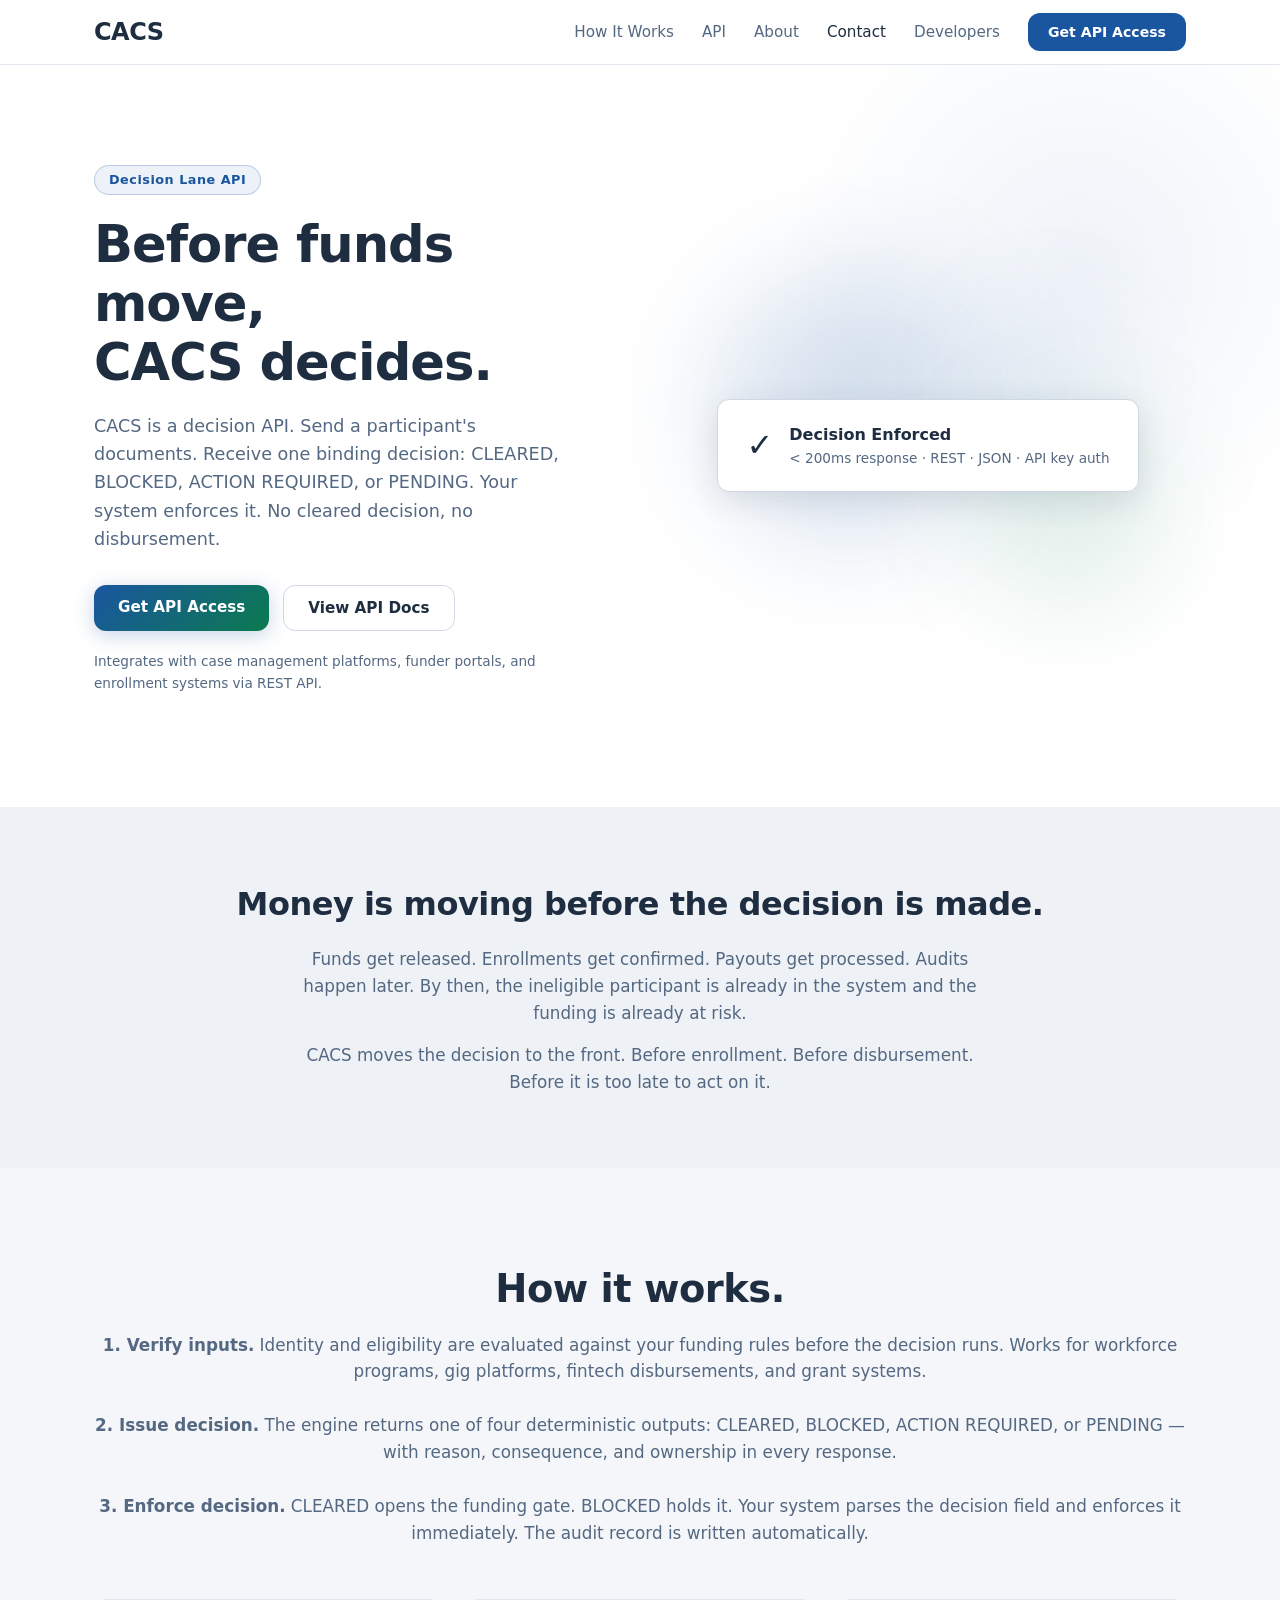
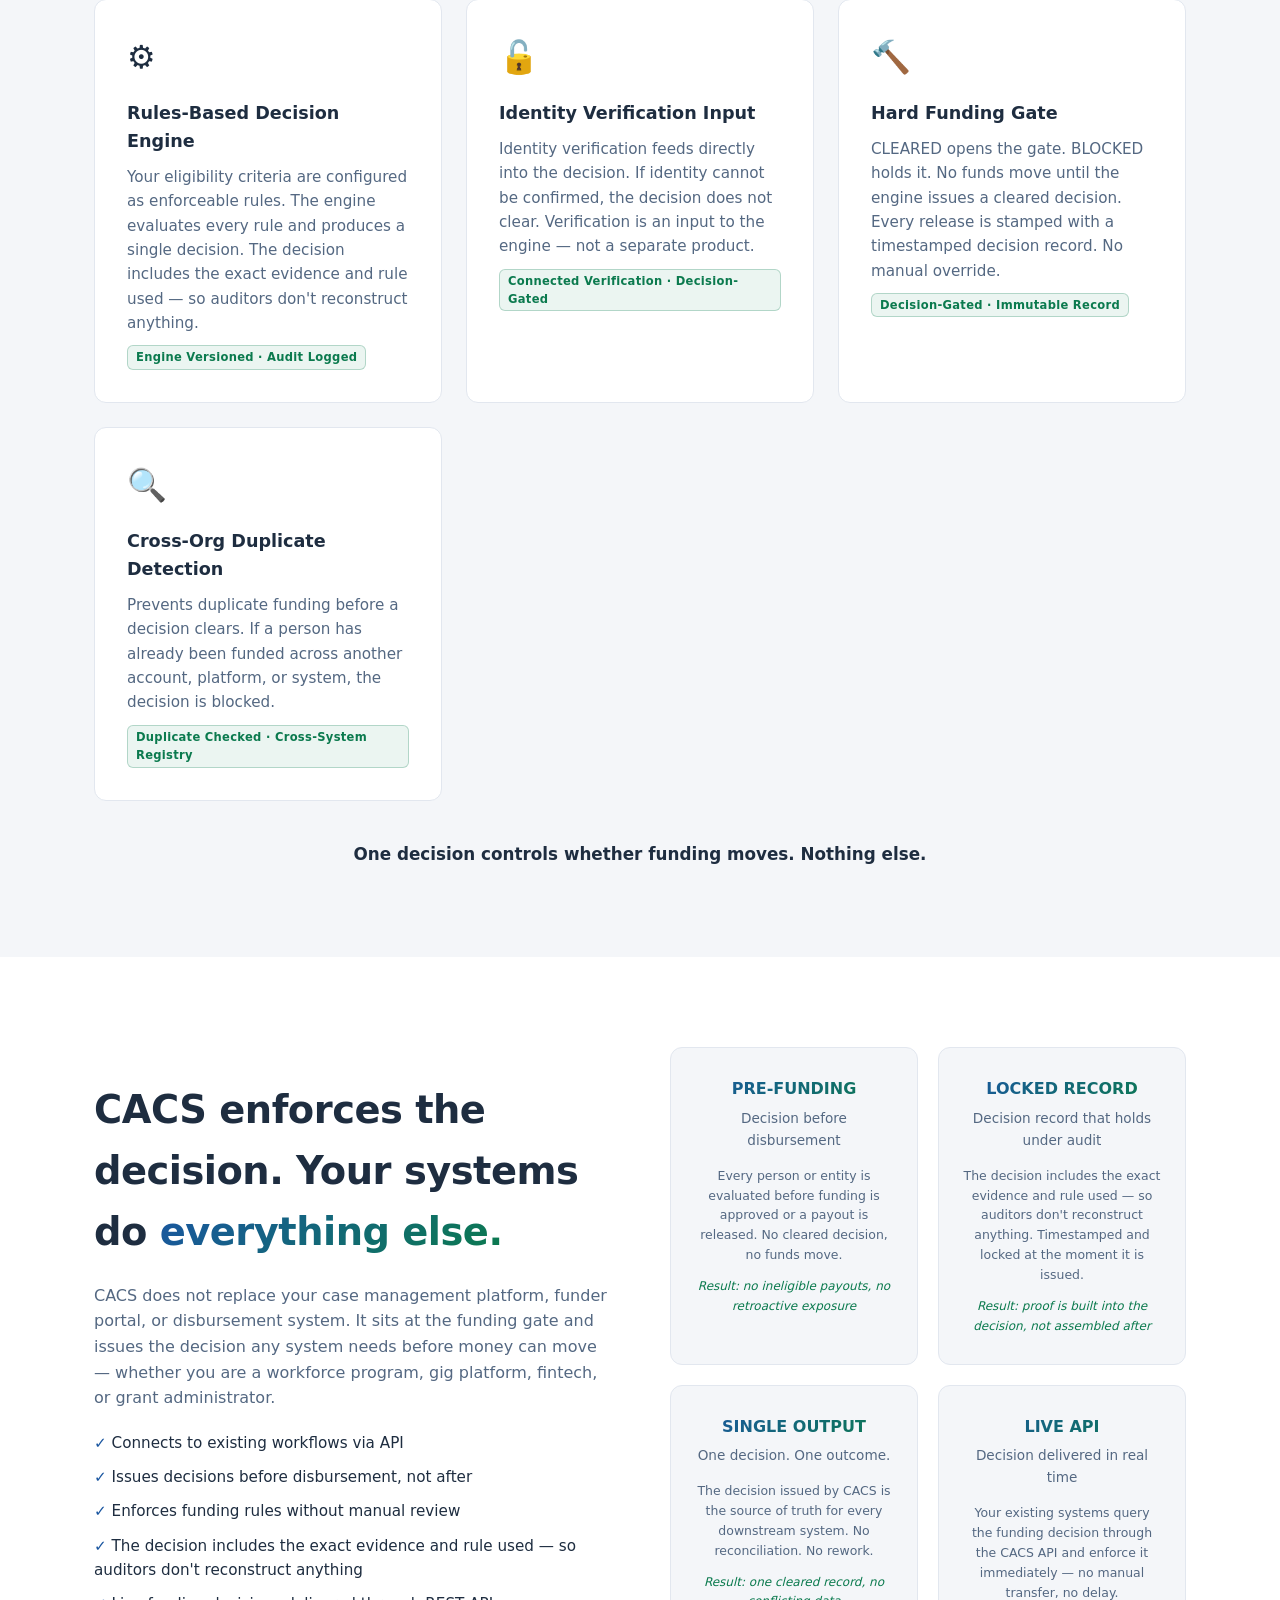
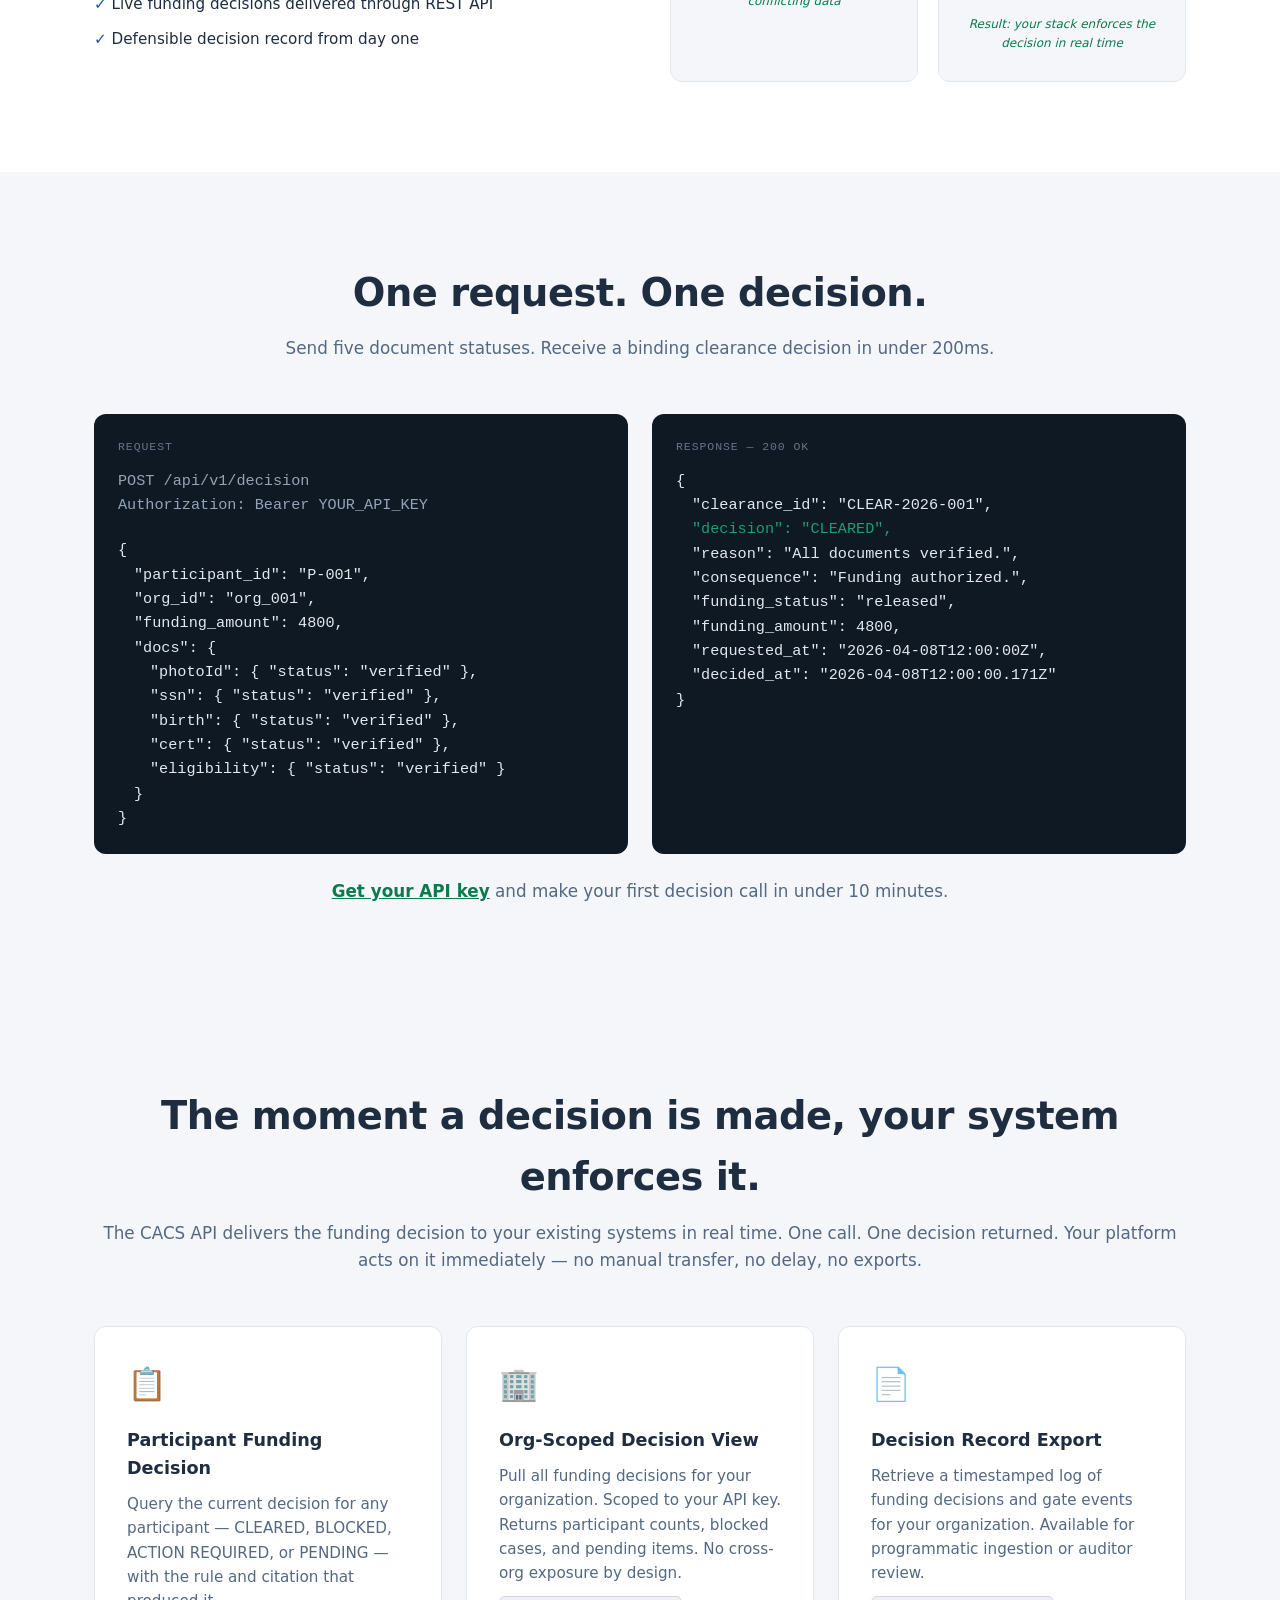
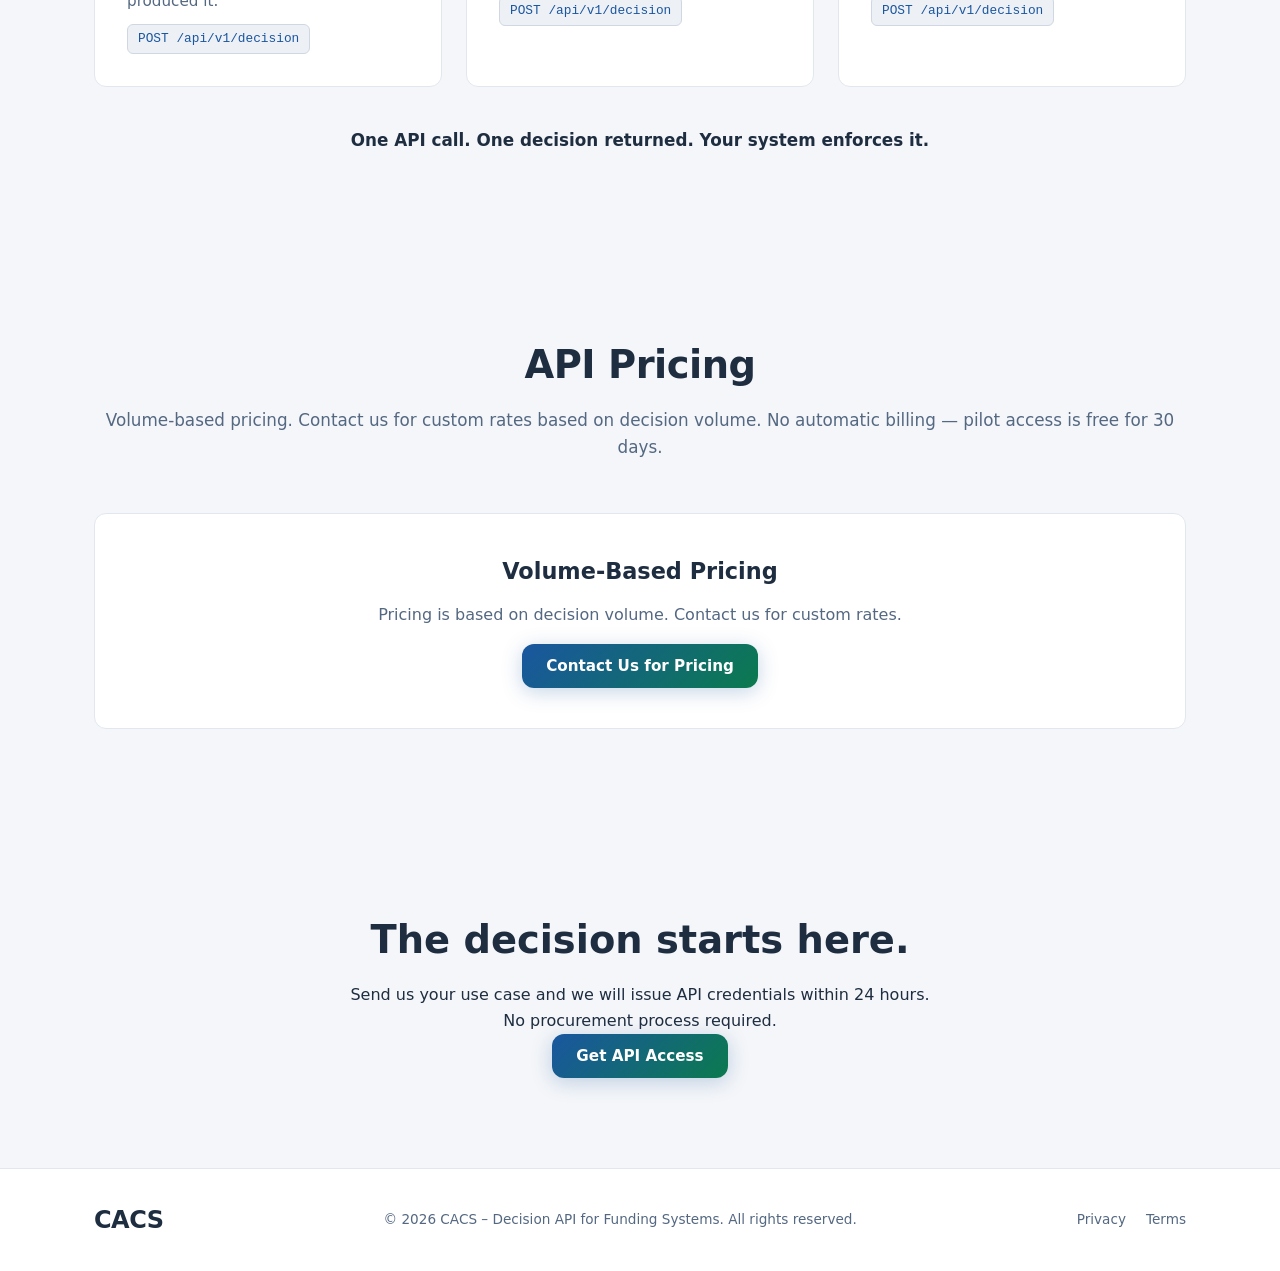
==== index.html @ dccd540b "fix: broaden PRE-FUNDING result line to include company buyers" ====
<!DOCTYPE html>
<html lang="en">
<head>
  <meta charset="UTF-8" />
  <meta name="viewport" content="width=device-width, initial-scale=1.0" />
  <title>CACS – Decision API for Funding Systems</title>
  <link rel="stylesheet" href="styles.css" />
</head>
<body>

  <!-- NAV -->
  <header class="navbar">
    <div class="container nav-inner">
     <a href="#" class="logo">CACS</a>
      <nav>
        <a href="#features">How It Works</a>
        <a href="#api">API</a>
        <a href="#about">About</a>
        <a href="#contact">Contact</a><a href="https://cacs-decision-api.onrender.com/health" target="_blank" rel="noopener noreferrer">Developers</a>
        <a href="https://docs.google.com/forms/d/e/1FAIpQLSeIAzND0figmbmkwPx9PkOJbWU2HS6h6dp1BeXAfue6tqIjiA/viewform?usp=header" class="btn btn-nav" target="_blank" rel="noopener noreferrer">Get API Access</a>
      </nav>
    </div>
  </header>

  <!-- HERO -->
  <section class="hero">
    <div class="container hero-inner">
      <div class="hero-text">
        <span class="badge">Decision Lane API</span>
        <h1>Before funds move,<br />CACS decides.</h1>
        <p>CACS is a decision API. Send a participant's documents. Receive one binding decision: CLEARED, BLOCKED, ACTION REQUIRED, or PENDING. Your system enforces it. No cleared decision, no disbursement.</p>
        <div class="hero-cta">
          <a href="https://docs.google.com/forms/d/e/1FAIpQLSeIAzND0figmbmkwPx9PkOJbWU2HS6h6dp1BeXAfue6tqIjiA/viewform?usp=header" class="btn btn-primary" target="_blank" rel="noopener noreferrer">Get API Access</a>
          <a href="https://cacs-decision-api.onrender.com/health" class="btn btn-outline" target="_blank" rel="noopener noreferrer">View API Docs</a>
        </div>
        <p style="margin-top:20px; font-size:0.85rem; color:var(--text-muted);">Integrates with case management platforms, funder portals, and enrollment systems via REST API.</p>
      </div>
      <div class="hero-graphic" aria-hidden="true">
        <div class="orb orb-1"></div>
        <div class="orb orb-2"></div>
        <div class="orb orb-3"></div>
        <div class="card-float">
          <div class="card-float-icon">&#10003;</div>
          <div>
            <strong>Decision Enforced</strong>
            <p>&lt; 200ms response · REST · JSON · API key auth</p>
          </div>
        </div>
      </div>
    </div>
  </section>

  <!-- PROBLEM -->
  <section class="problem">
    <div class="container">
      <h2>Money is moving before the decision is made.</h2>
      <p>Funds get released. Enrollments get confirmed. Payouts get processed. Audits happen later. By then, the ineligible participant is already in the system and the funding is already at risk.</p>
      <p>CACS moves the decision to the front. Before enrollment. Before disbursement. Before it is too late to act on it.</p>
    </div>
  </section>

  <!-- FEATURES / HOW IT WORKS -->
  <section class="features" id="features">
    <div class="container">
      <h2 class="section-title">How it works.</h2>
      <p class="section-sub">
        <strong>1. Verify inputs.</strong> Identity and eligibility are evaluated against your funding rules before the decision runs. Works for workforce programs, gig platforms, fintech disbursements, and grant systems.<br /><br />
        <strong>2. Issue decision.</strong> The engine returns one of four deterministic outputs: CLEARED, BLOCKED, ACTION REQUIRED, or PENDING — with reason, consequence, and ownership in every response.<br /><br />
        <strong>3. Enforce decision.</strong> CLEARED opens the funding gate. BLOCKED holds it. Your system parses the decision field and enforces it immediately. The audit record is written automatically.
      </p>
      <div class="features-grid">
        <div class="feature-card">
          <div class="feature-icon">&#9881;&#65039;</div>
          <h3>Rules-Based Decision Engine</h3>
          <p>Your eligibility criteria are configured as enforceable rules. The engine evaluates every rule and produces a single decision. The decision includes the exact evidence and rule used — so auditors don't reconstruct anything.</p>
          <span class="cfr-badge">Engine Versioned &middot; Audit Logged</span>
        </div>
        <div class="feature-card">
          <div class="feature-icon">&#128275;</div>
          <h3>Identity Verification Input</h3>
          <p>Identity verification feeds directly into the decision. If identity cannot be confirmed, the decision does not clear. Verification is an input to the engine — not a separate product.</p>
          <span class="cfr-badge">Connected Verification &middot; Decision-Gated</span>
        </div>
        <div class="feature-card">
          <div class="feature-icon">&#128296;</div>
          <h3>Hard Funding Gate</h3>
          <p>CLEARED opens the gate. BLOCKED holds it. No funds move until the engine issues a cleared decision. Every release is stamped with a timestamped decision record. No manual override.</p>
          <span class="cfr-badge">Decision-Gated &middot; Immutable Record</span>
        </div>
        <div class="feature-card">
          <div class="feature-icon">&#128269;</div>
          <h3>Cross-Org Duplicate Detection</h3>
          <p>Prevents duplicate funding before a decision clears. If a person has already been funded across another account, platform, or system, the decision is blocked.</p>
          <span class="cfr-badge">Duplicate Checked &middot; Cross-System Registry</span>
        </div>
      </div>
      <p class="section-sub" style="margin-top:40px; margin-bottom:0; font-weight:700; color:var(--text);">One decision controls whether funding moves. Nothing else.</p>
    </div>
  </section>

  <!-- ABOUT -->
  <section class="about" id="about">
    <div class="container about-inner">
      <div class="about-text">
        <h2>CACS enforces the decision. Your systems do <span>everything else.</span></h2>
        <p>CACS does not replace your case management platform, funder portal, or disbursement system. It sits at the funding gate and issues the decision any system needs before money can move — whether you are a workforce program, gig platform, fintech, or grant administrator.</p>
        <ul class="about-list">
          <li>&#10003; Connects to existing workflows via API</li>
          <li>&#10003; Issues decisions before disbursement, not after</li>
          <li>&#10003; Enforces funding rules without manual review</li>
          <li>&#10003; The decision includes the exact evidence and rule used — so auditors don't reconstruct anything</li>
          <li>&#10003; Live funding decisions delivered through REST API</li>
          <li>&#10003; Defensible decision record from day one</li>
        </ul>
      </div>
      <div class="about-stats">
        <div class="stat">
          <span class="stat-num" style="font-size:1rem; font-weight:700;">PRE-FUNDING</span>
          <span class="stat-label">Decision before disbursement</span>
          <p style="font-size:0.78rem; margin-top:8px; color:var(--text-muted);">Every person or entity is evaluated before funding is approved or a payout is released. No cleared decision, no funds move.</p>
          <p style="font-size:0.75rem; margin-top:6px; color:var(--accent); font-style:italic;">Result: no ineligible payouts, no retroactive exposure</p>
        </div>
        <div class="stat">
          <span class="stat-num" style="font-size:1rem; font-weight:700;">LOCKED RECORD</span>
          <span class="stat-label">Decision record that holds under audit</span>
          <p style="font-size:0.78rem; margin-top:8px; color:var(--text-muted);">The decision includes the exact evidence and rule used — so auditors don't reconstruct anything. Timestamped and locked at the moment it is issued.</p>
          <p style="font-size:0.75rem; margin-top:6px; color:var(--accent); font-style:italic;">Result: proof is built into the decision, not assembled after</p>
        </div>
        <div class="stat">
          <span class="stat-num" style="font-size:1rem; font-weight:700;">SINGLE OUTPUT</span>
          <span class="stat-label">One decision. One outcome.</span>
          <p style="font-size:0.78rem; margin-top:8px; color:var(--text-muted);">The decision issued by CACS is the source of truth for every downstream system. No reconciliation. No rework.</p>
          <p style="font-size:0.75rem; margin-top:6px; color:var(--accent); font-style:italic;">Result: one cleared record, no conflicting data</p>
        </div>
        <div class="stat">
          <span class="stat-num" style="font-size:1rem; font-weight:700;">LIVE API</span>
          <span class="stat-label">Decision delivered in real time</span>
          <p style="font-size:0.78rem; margin-top:8px; color:var(--text-muted);">Your existing systems query the funding decision through the CACS API and enforce it immediately — no manual transfer, no delay.</p>
          <p style="font-size:0.75rem; margin-top:6px; color:var(--accent); font-style:italic;">Result: your stack enforces the decision in real time</p>
        </div>
      </div>
    </div>
  </section>

  <!-- QUICKSTART -->
<section class="features" id="quickstart">
  <div class="container">
    <h2 class="section-title">One request. One decision.</h2>
    <p class="section-sub">Send five document statuses. Receive a binding clearance decision in under 200ms.</p>
    <div class="features-grid" style="grid-template-columns: 1fr 1fr; gap: 24px;">
      <div class="feature-card" style="font-family: monospace; font-size: 0.82rem; background: #0f1923; color: #e2e8f0; border: none; padding: 24px;">
        <p style="color: #64748b; margin-bottom: 12px; font-size: 0.72rem; letter-spacing: 0.08em; text-transform: uppercase;">Request</p>
        <p style="color: #94a3b8;">POST /api/v1/decision</p>
        <p style="color: #94a3b8;">Authorization: Bearer YOUR_API_KEY</p>
        <br/>
        <p style="color: #e2e8f0;">{</p>
        <p style="color: #e2e8f0; padding-left: 16px;">"participant_id": "P-001",</p>
        <p style="color: #e2e8f0; padding-left: 16px;">"org_id": "org_001",</p>
        <p style="color: #e2e8f0; padding-left: 16px;">"funding_amount": 4800,</p>
        <p style="color: #e2e8f0; padding-left: 16px;">"docs": {</p>
        <p style="color: #e2e8f0; padding-left: 32px;">"photoId": { "status": "verified" },</p>
        <p style="color: #e2e8f0; padding-left: 32px;">"ssn": { "status": "verified" },</p>
        <p style="color: #e2e8f0; padding-left: 32px;">"birth": { "status": "verified" },</p>
        <p style="color: #e2e8f0; padding-left: 32px;">"cert": { "status": "verified" },</p>
        <p style="color: #e2e8f0; padding-left: 32px;">"eligibility": { "status": "verified" }</p>
        <p style="color: #e2e8f0; padding-left: 16px;">}</p>
        <p style="color: #e2e8f0;">}</p>
      </div>
      <div class="feature-card" style="font-family: monospace; font-size: 0.82rem; background: #0f1923; color: #e2e8f0; border: none; padding: 24px;">
        <p style="color: #64748b; margin-bottom: 12px; font-size: 0.72rem; letter-spacing: 0.08em; text-transform: uppercase;">Response — 200 OK</p>
        <p style="color: #e2e8f0;">{</p>
        <p style="color: #e2e8f0; padding-left: 16px;">"clearance_id": "CLEAR-2026-001",</p>
        <p style="color: #1D9E75; padding-left: 16px;">"decision": "CLEARED",</p>
        <p style="color: #e2e8f0; padding-left: 16px;">"reason": "All documents verified.",</p>
        <p style="color: #e2e8f0; padding-left: 16px;">"consequence": "Funding authorized.",</p>
        <p style="color: #e2e8f0; padding-left: 16px;">"funding_status": "released",</p>
        <p style="color: #e2e8f0; padding-left: 16px;">"funding_amount": 4800,</p>
        <p style="color: #e2e8f0; padding-left: 16px;">"requested_at": "2026-04-08T12:00:00Z",</p>
        <p style="color: #e2e8f0; padding-left: 16px;">"decided_at": "2026-04-08T12:00:00.171Z"</p>
        <p style="color: #e2e8f0;">}</p>
      </div>
    </div>
    <p class="section-sub" style="margin-top: 24px; margin-bottom: 0;">
      <a href="mailto:pilot@getcacs.com?subject=API Access Request" style="color: var(--accent); font-weight: 700;">Get your API key</a> and make your first decision call in under 10 minutes.
    </p>
  </div>
</section>

  <!-- REST API -->
  <section class="features" id="api">
    <div class="container">
      <h2 class="section-title">The moment a decision is made, your system enforces it.</h2>
      <p class="section-sub">The CACS API delivers the funding decision to your existing systems in real time. One call. One decision returned. Your platform acts on it immediately — no manual transfer, no delay, no exports.</p>
      <div class="features-grid">
        <div class="feature-card">
          <div class="feature-icon">&#128203;</div>
          <h3>Participant Funding Decision</h3>
          <p>Query the current decision for any participant — CLEARED, BLOCKED, ACTION REQUIRED, or PENDING — with the rule and citation that produced it.</p>
          <span class="api-endpoint">POST /api/v1/decision</span>
        </div>
        <div class="feature-card">
          <div class="feature-icon">&#127970;</div>
          <h3>Org-Scoped Decision View</h3>
          <p>Pull all funding decisions for your organization. Scoped to your API key. Returns participant counts, blocked cases, and pending items. No cross-org exposure by design.</p>
          <span class="api-endpoint">POST /api/v1/decision</span>
        </div>
        <div class="feature-card">
          <div class="feature-icon">&#128196;</div>
          <h3>Decision Record Export</h3>
          <p>Retrieve a timestamped log of funding decisions and gate events for your organization. Available for programmatic ingestion or auditor review.</p>
          <span class="api-endpoint">POST /api/v1/decision</span>
        </div>
      </div>
      <p class="section-sub" style="margin-top:40px; margin-bottom:0; font-weight:700; color:var(--text);">One API call. One decision returned. Your system enforces it.</p>
    </div>
  </section>

  <!-- TIERS -->
  <section class="features" id="tiers">
    <div class="container">
      <h2 class="section-title">API Pricing</h2>
      <p class="section-sub">Volume-based pricing. Contact us for custom rates based on decision volume. No automatic billing — pilot access is free for 30 days.</p>
      <div class="feature-card" style="text-align:center; padding:40px;">
  <h3 style="font-size:1.4rem; margin-bottom:12px;">Volume-Based Pricing</h3>
  <p style="font-size:1rem; margin-bottom:16px;">Pricing is based on decision volume. Contact us for custom rates.</p>
  <a href="mailto:pilot@getcacs.com" class="btn btn-primary">Contact Us for Pricing</a>
</div>
    </div>
  </section>

  <!-- CONTACT -->
  <section class="contact" id="contact">
    <div class="container contact-inner">
      <div class="pilot-cta">
        <h2>The decision starts here.</h2>
        <p>Send us your use case and we will issue API credentials within 24 hours. No procurement process required.</p>
        <a href="mailto:pilot@getcacs.com?subject=API Access Request"
           class="btn btn-primary">
          Get API Access
        </a>
      </div>
    </div>
  </section>

  <!-- FOOTER -->
  <footer class="footer">
    <div class="container footer-inner">
      <a href="#" class="logo">CACS</a>
      <p>&copy; 2026 CACS – Decision API for Funding Systems. All rights reserved.</p>
      <div class="footer-links">
        <a href="#">Privacy</a>
        <a href="#">Terms</a>
      </div>
    </div>
  </footer>

  <script src="script.js"></script>
</body>
</html>
---- styles.css ----
/* ─── Reset & Base ─────────────────────────────────────────── */
*, *::before, *::after { box-sizing: border-box; margin: 0; padding: 0; }

:root {
  --brand:      #1a56a0;
  --brand-dark: #0b7a4e;
  --accent:     #0b7a4e;
  --bg:         #eef1f6;
  --s1:         #ffffff;
  --s2:         #f4f6f9;
  --s3:         #edf0f5;
  --b1:         #e2e7ef;
  --b2:         #d0d7e4;
  --b3:         #b8c3d4;
  --text:       #1e2d40;
  --text-muted: #546882;
  --radius:     12px;
  --transition: 0.25s ease;
}

html { scroll-behavior: smooth; }

body {
  font-family: 'Segoe UI', system-ui, -apple-system, sans-serif;
  background: var(--bg);
  color: var(--text);
  line-height: 1.6;
}

.container {
  max-width: 1140px;
  margin: 0 auto;
  padding: 0 24px;
}

/* ─── Navbar ───────────────────────────────────────────────── */
.navbar {
  position: sticky;
  top: 0;
  z-index: 100;
  background: rgba(255, 255, 255, 0.92);
  backdrop-filter: blur(12px);
  border-bottom: 1px solid var(--b1);
}

.nav-inner {
  display: flex;
  align-items: center;
  justify-content: space-between;
  height: 64px;
}

.logo {
  font-size: 1.5rem;
  font-weight: 800;
  color: var(--text);
  text-decoration: none;
  letter-spacing: -0.5px;
}
.logo span { color: var(--brand); }

nav { display: flex; align-items: center; gap: 28px; }
nav a {
  color: var(--text-muted);
  text-decoration: none;
  font-size: 0.95rem;
  transition: color var(--transition);
}
nav a:hover { color: var(--text); }

/* ─── Buttons ──────────────────────────────────────────────── */
.btn {
  display: inline-block;
  padding: 10px 24px;
  border-radius: var(--radius);
  font-size: 0.95rem;
  font-weight: 600;
  text-decoration: none;
  cursor: pointer;
  border: none;
  transition: all var(--transition);
}

.btn-nav {
  background: var(--brand);
  color: #fff;
  padding: 8px 20px;
  font-size: 0.88rem;
}
.btn-nav:hover { background: #154d8e; }

.btn-primary {
  background: linear-gradient(135deg, var(--brand), var(--brand-dark));
  color: #fff;
  box-shadow: 0 4px 20px rgba(26, 86, 160, 0.25);
}
.btn-primary:hover {
  transform: translateY(-2px);
  box-shadow: 0 6px 28px rgba(26, 86, 160, 0.38);
}

.btn-outline {
  background: transparent;
  color: var(--text);
  border: 1.5px solid var(--b2);
}
.btn-outline:hover {
  border-color: var(--brand);
  color: var(--brand);
}

/* ─── Hero ─────────────────────────────────────────────────── */
.hero {
  padding: 100px 0 80px;
  overflow: hidden;
  position: relative;
  background: var(--s1);
}
.hero::before {
  content: '';
  position: absolute;
  width: 600px; height: 600px;
  border-radius: 50%;
  background: radial-gradient(circle, rgba(26,86,160,0.07) 0%, transparent 70%);
  top: -100px; right: -100px;
  pointer-events: none;
}

.hero-inner {
  display: grid;
  grid-template-columns: 1fr 1fr;
  align-items: center;
  gap: 60px;
}

.badge {
  display: inline-block;
  background: rgba(26, 86, 160, 0.08);
  color: var(--brand);
  border: 1px solid rgba(26, 86, 160, 0.25);
  border-radius: 100px;
  padding: 4px 14px;
  font-size: 0.8rem;
  font-weight: 600;
  letter-spacing: 0.5px;
  margin-bottom: 20px;
}

.hero-text h1 {
  font-size: clamp(2.2rem, 4vw, 3.4rem);
  font-weight: 800;
  line-height: 1.15;
  margin-bottom: 20px;
  letter-spacing: -1px;
}
.hero-text h1 span {
  background: linear-gradient(135deg, var(--brand), var(--brand-dark));
  -webkit-background-clip: text;
  -webkit-text-fill-color: transparent;
  background-clip: text;
}

.hero-text p {
  font-size: 1.1rem;
  color: var(--text-muted);
  max-width: 480px;
  margin-bottom: 32px;
}

.hero-cta { display: flex; gap: 14px; flex-wrap: wrap; }

/* Hero graphic */
.hero-graphic {
  position: relative;
  height: 380px;
  display: flex;
  align-items: center;
  justify-content: center;
}

.orb {
  position: absolute;
  border-radius: 50%;
  filter: blur(60px);
  opacity: 0.18;
}
.orb-1 { width: 260px; height: 260px; background: #1a56a0; top: 20px; left: 50px; }
.orb-2 { width: 180px; height: 180px; background: #0b7a4e; bottom: 40px; right: 30px; opacity: 0.14; }
.orb-3 { width: 120px; height: 120px; background: #4a7fc4; top: 60px; right: 80px; opacity: 0.12; }

.card-float {
  position: relative;
  z-index: 2;
  background: var(--s1);
  border: 1px solid var(--b2);
  border-radius: var(--radius);
  padding: 20px 28px;
  display: flex;
  align-items: center;
  gap: 16px;
  box-shadow: 0 8px 32px rgba(30, 45, 64, 0.12);
  animation: float 4s ease-in-out infinite;
}
.card-float-icon { font-size: 2rem; }
.card-float strong { display: block; font-size: 1rem; color: var(--text); }
.card-float p { color: var(--text-muted); font-size: 0.85rem; margin: 0; }

@keyframes float {
  0%, 100% { transform: translateY(0); }
  50%       { transform: translateY(-12px); }
}

/* ─── Problem ──────────────────────────────────────────────── */
.problem {
  padding: 72px 0;
  background: var(--bg);
  text-align: center;
}
.problem h2 {
  font-size: clamp(1.6rem, 2.5vw, 2rem);
  font-weight: 800;
  letter-spacing: -0.5px;
  margin-bottom: 16px;
}
.problem p {
  color: var(--text-muted);
  max-width: 720px;
  margin: 0 auto 16px;
  font-size: 1.05rem;
}
.problem p:last-child { margin-bottom: 0; }

/* ─── Section Titles ───────────────────────────────────────── */
.section-title {
  font-size: clamp(1.8rem, 3vw, 2.4rem);
  font-weight: 800;
  text-align: center;
  letter-spacing: -0.5px;
  margin-bottom: 12px;
}
.section-sub {
  text-align: center;
  color: var(--text-muted);
  font-size: 1.05rem;
  margin-bottom: 52px;
}

/* ─── Features ─────────────────────────────────────────────── */
.features {
  padding: 90px 0;
  background: var(--s2);
}

.features-grid {
  display: grid;
  grid-template-columns: repeat(auto-fit, minmax(300px, 1fr));
  gap: 24px;
}

.feature-card {
  background: var(--s1);
  border: 1px solid var(--b1);
  border-radius: var(--radius);
  padding: 32px;
  transition: all var(--transition);
}
.feature-card:hover {
  border-color: var(--b3);
  transform: translateY(-4px);
  box-shadow: 0 12px 32px rgba(30, 45, 64, 0.10);
}

.feature-icon {
  font-size: 2rem;
  margin-bottom: 16px;
}
.feature-card h3 {
  font-size: 1.1rem;
  font-weight: 700;
  margin-bottom: 10px;
}
.feature-card p {
  color: var(--text-muted);
  font-size: 0.95rem;
}

/* ─── CFR & API Badges ─────────────────────────────────────── */
.cfr-badge {
  display: inline-block;
  background: rgba(11, 122, 78, 0.08);
  color: #0b7a4e;
  border: 1px solid rgba(11, 122, 78, 0.25);
  border-radius: 6px;
  padding: 2px 8px;
  font-size: 0.72rem;
  font-weight: 700;
  letter-spacing: 0.3px;
  margin-top: 10px;
}

.api-endpoint {
  font-family: 'JetBrains Mono', 'Courier New', monospace;
  font-size: 0.8rem;
  background: var(--s3);
  border: 1px solid var(--b2);
  border-radius: 6px;
  padding: 4px 10px;
  color: var(--brand);
  margin-top: 10px;
  display: inline-block;
}

/* ─── About ────────────────────────────────────────────────── */
.about {
  padding: 90px 0;
  background: var(--s1);
}

.about-inner {
  display: grid;
  grid-template-columns: 1fr 1fr;
  align-items: center;
  gap: 60px;
}

.about-text h2 {
  font-size: clamp(1.8rem, 3vw, 2.4rem);
  font-weight: 800;
  letter-spacing: -0.5px;
  margin-bottom: 20px;
}
.about-text h2 span {
  background: linear-gradient(135deg, var(--brand), var(--brand-dark));
  -webkit-background-clip: text;
  -webkit-text-fill-color: transparent;
  background-clip: text;
}
.about-text p { color: var(--text-muted); margin-bottom: 16px; font-size: 1rem; }

.about-list {
  list-style: none;
  margin-top: 20px;
  display: flex;
  flex-direction: column;
  gap: 10px;
}
.about-list li {
  color: var(--text);
  font-size: 0.95rem;
}
.about-list li::first-letter { color: var(--brand); }

.about-stats {
  display: grid;
  grid-template-columns: 1fr 1fr;
  gap: 20px;
}

.stat {
  background: var(--s2);
  border: 1px solid var(--b1);
  border-radius: var(--radius);
  padding: 28px 24px;
  display: flex;
  flex-direction: column;
  gap: 6px;
  text-align: center;
  transition: border-color var(--transition);
}
.stat:hover { border-color: var(--b3); }

.stat-num {
  font-size: 2.2rem;
  font-weight: 800;
  background: linear-gradient(135deg, var(--brand), var(--brand-dark));
  -webkit-background-clip: text;
  -webkit-text-fill-color: transparent;
  background-clip: text;
}
.stat-label { color: var(--text-muted); font-size: 0.85rem; }

/* ─── Contact ──────────────────────────────────────────────── */
.contact {
  padding: 90px 0;
  background: var(--s2);
}

.contact-inner {
  max-width: 640px;
  margin: 0 auto;
  text-align: center;
}
.contact-inner h2 {
  font-size: clamp(1.8rem, 3vw, 2.4rem);
  font-weight: 800;
  margin-bottom: 12px;
}
.contact-inner > p { color: var(--text-muted); margin-bottom: 40px; }

.contact-form {
  display: flex;
  flex-direction: column;
  gap: 16px;
  text-align: left;
}

.form-row {
  display: grid;
  grid-template-columns: 1fr 1fr;
  gap: 16px;
}

.contact-form input,
.contact-form textarea {
  background: var(--s1);
  border: 1px solid var(--b2);
  border-radius: var(--radius);
  color: var(--text);
  font-size: 0.95rem;
  padding: 14px 18px;
  width: 100%;
  font-family: inherit;
  transition: border-color var(--transition);
  resize: vertical;
}
.contact-form input::placeholder,
.contact-form textarea::placeholder { color: var(--text-muted); }
.contact-form input:focus,
.contact-form textarea:focus {
  outline: none;
  border-color: var(--brand);
}

.contact-form .btn-primary { align-self: flex-start; padding: 14px 36px; }

.form-success {
  display: none;
  color: #0b7a4e;
  font-size: 0.9rem;
  margin-top: 4px;
}
.form-success.visible { display: block; }

/* ─── Footer ───────────────────────────────────────────────── */
.footer {
  padding: 32px 0;
  background: var(--s1);
  border-top: 1px solid var(--b1);
}

.footer-inner {
  display: flex;
  align-items: center;
  justify-content: space-between;
  flex-wrap: wrap;
  gap: 16px;
}

.footer p { color: var(--text-muted); font-size: 0.85rem; }

.footer-links { display: flex; gap: 20px; }
.footer-links a {
  color: var(--text-muted);
  text-decoration: none;
  font-size: 0.85rem;
  transition: color var(--transition);
}
.footer-links a:hover { color: var(--text); }

/* ─── Responsive ───────────────────────────────────────────── */
@media (max-width: 768px) {
  .hero-inner,
  .about-inner { grid-template-columns: 1fr; }

  .hero-graphic { display: none; }

  nav a:not(.btn-nav) { display: none; }

  .form-row { grid-template-columns: 1fr; }

  .about-stats { grid-template-columns: 1fr 1fr; }

  .footer-inner { flex-direction: column; text-align: center; }
}
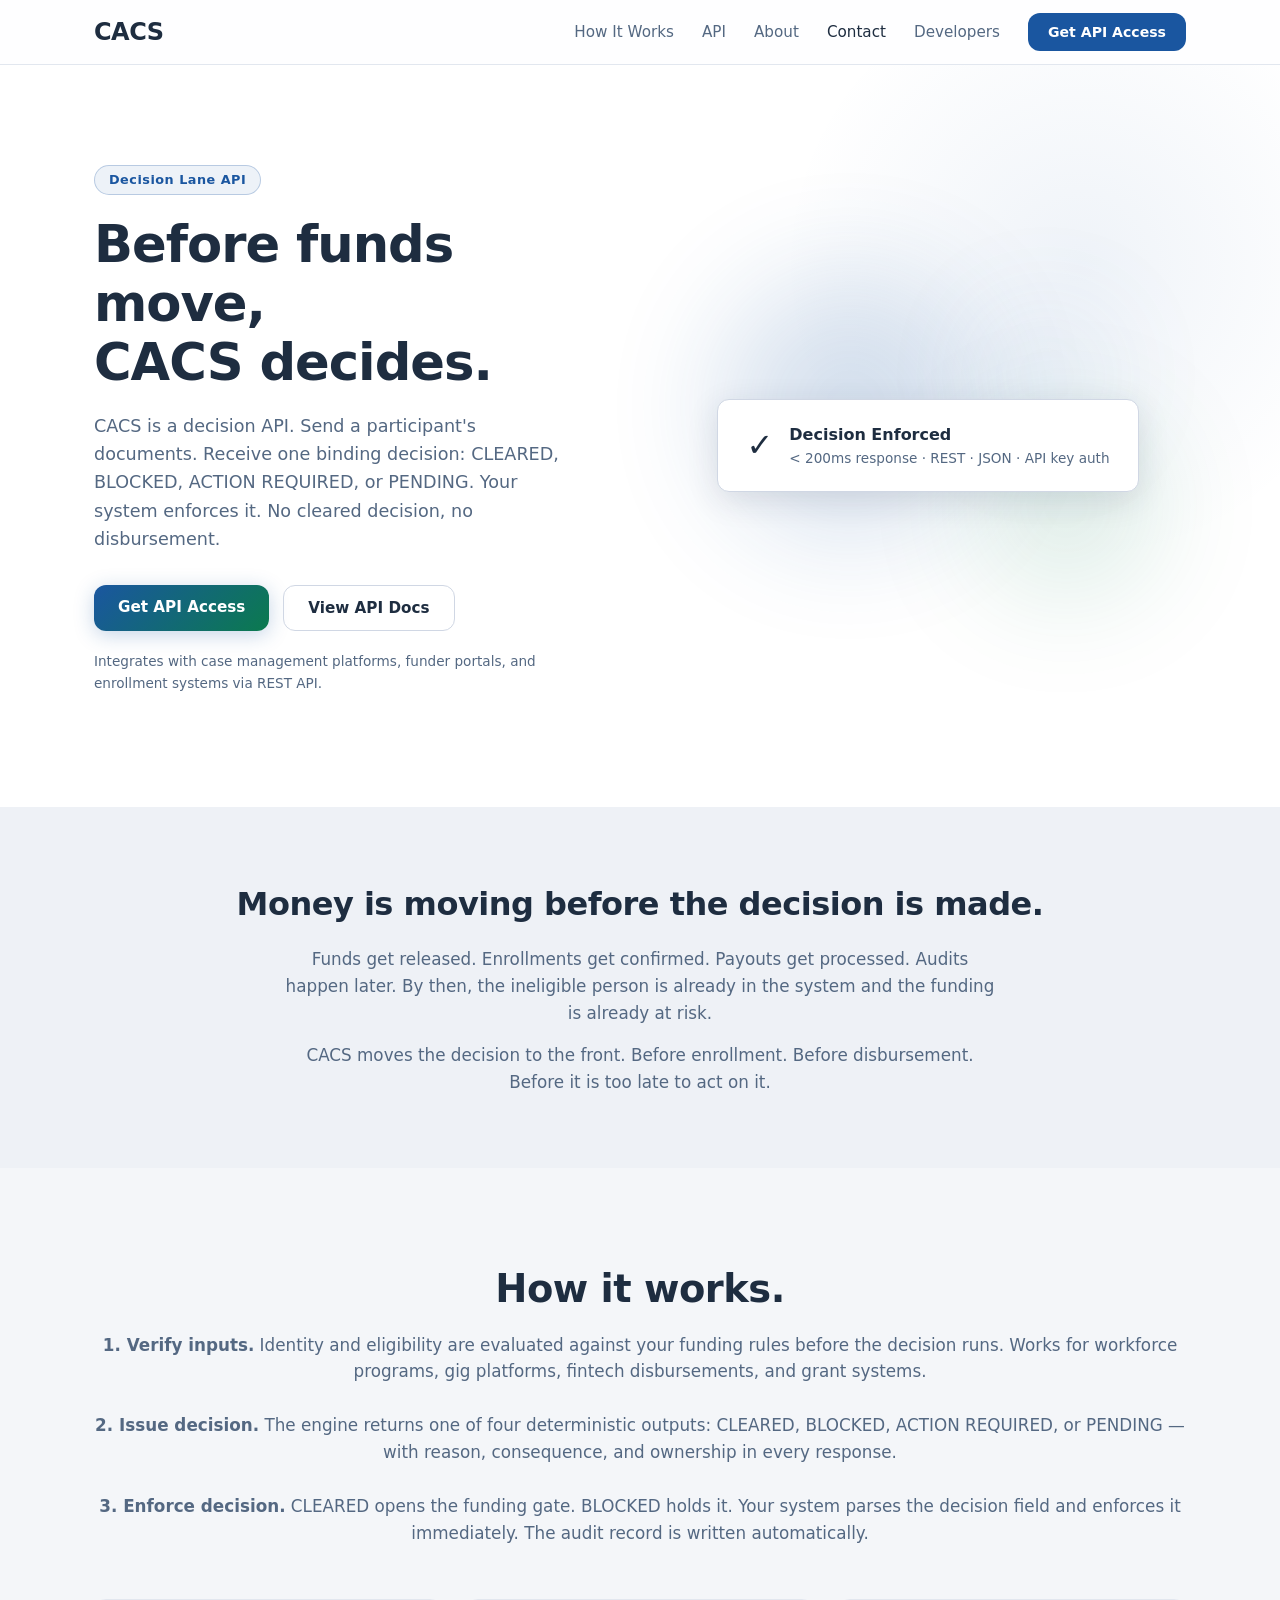
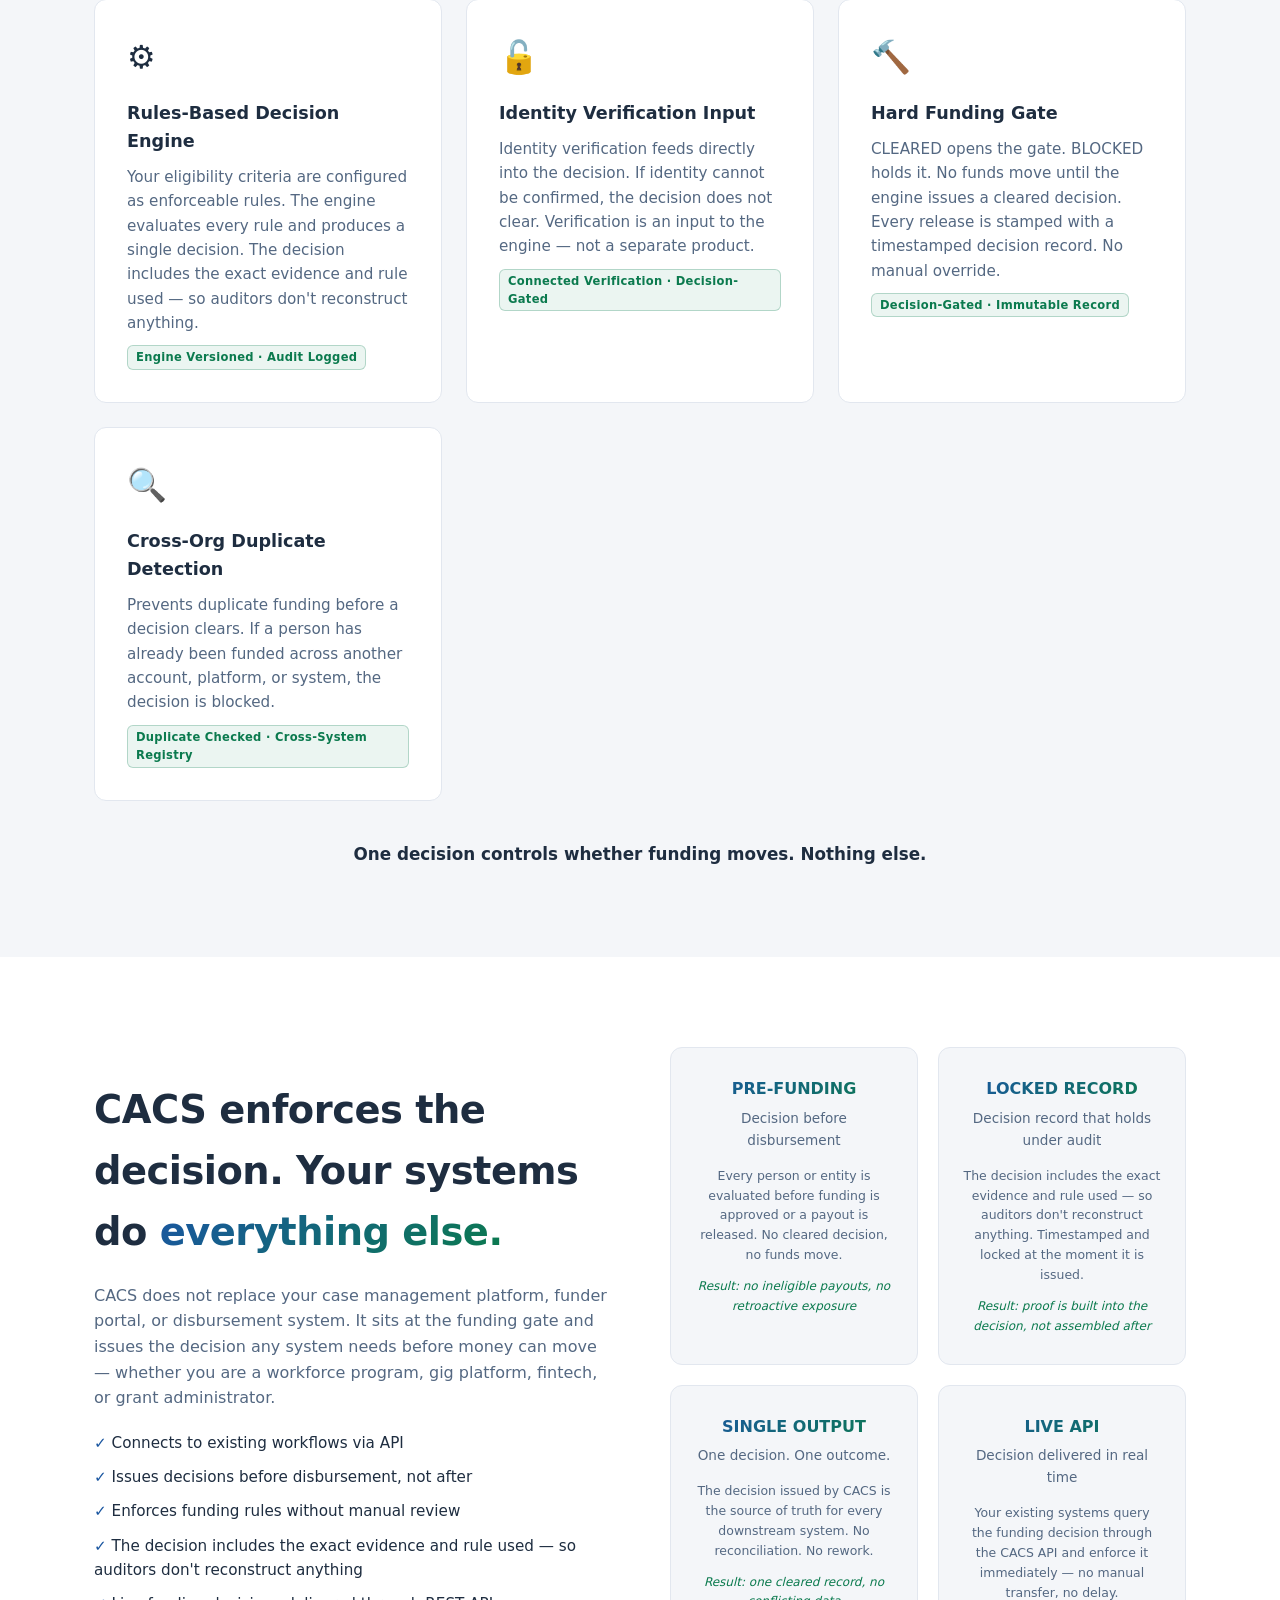
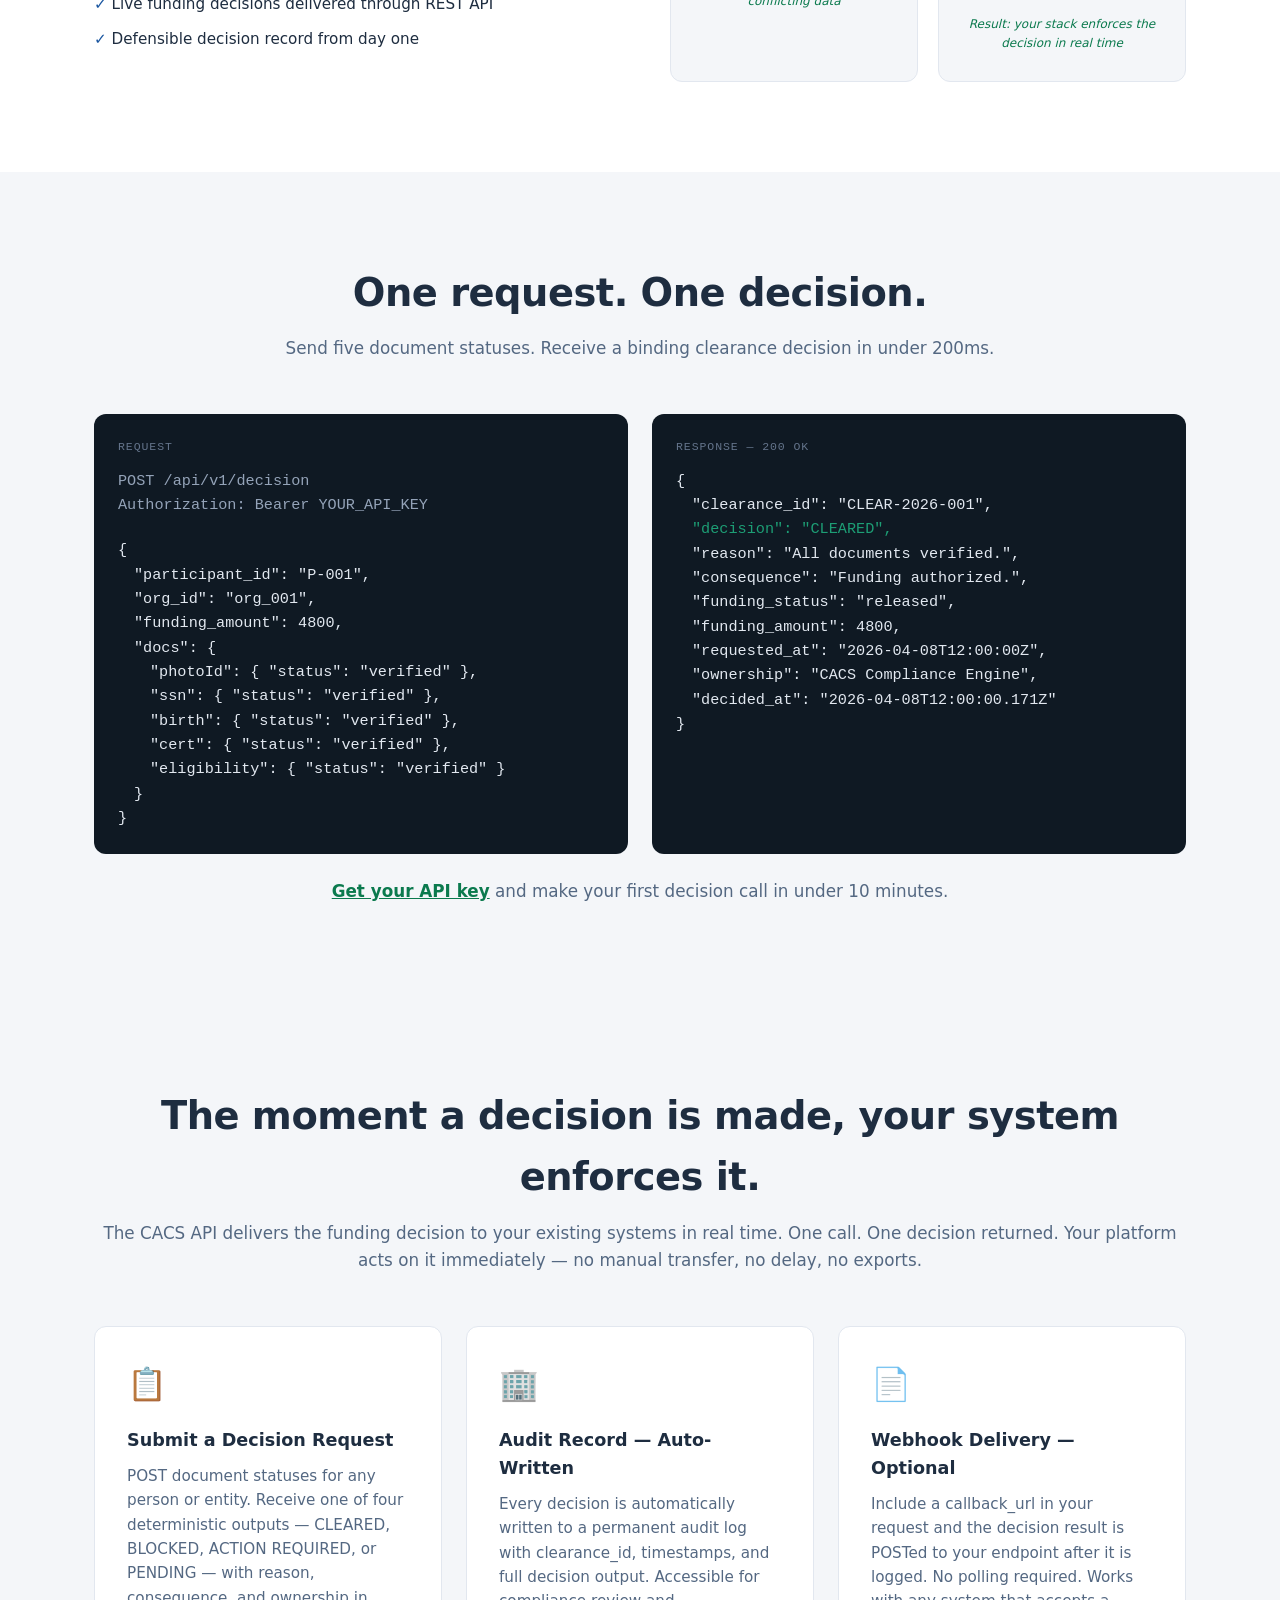
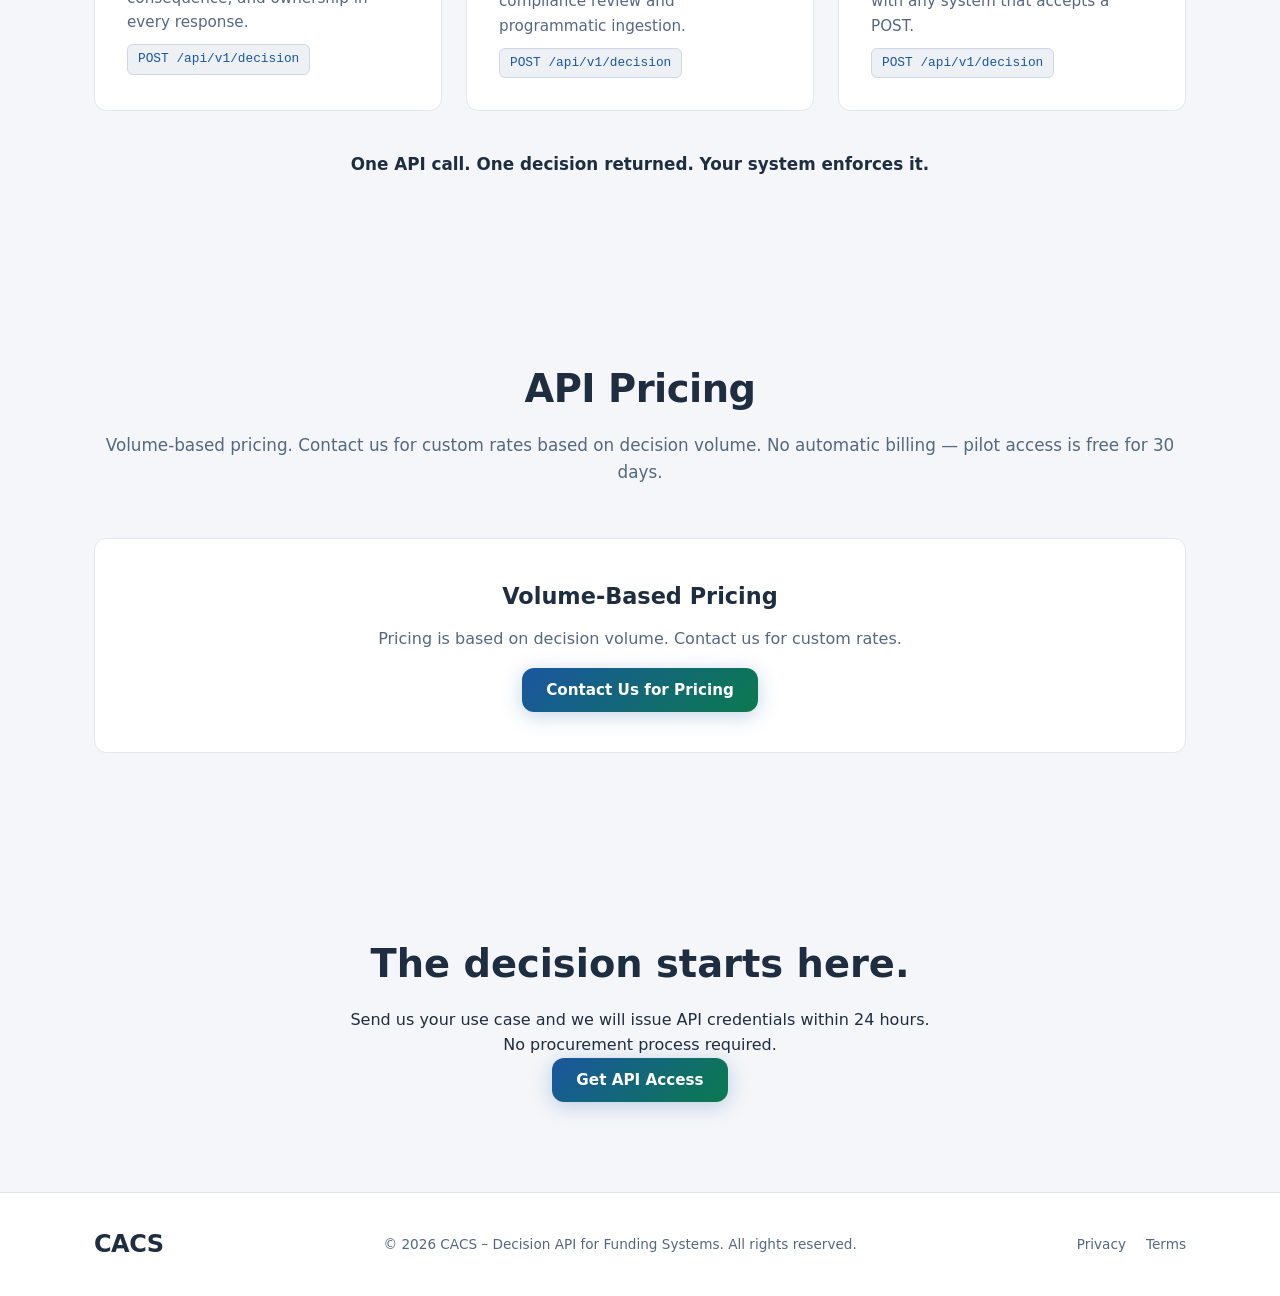
==== commit 5107dc8c: "fix: correct API cards, add ownership field, fix CTAs, remove Google Form from nav" ====
--- a/index.html
+++ b/index.html
@@ -17,7 +17,7 @@
         <a href="#api">API</a>
         <a href="#about">About</a>
         <a href="#contact">Contact</a><a href="https://cacs-decision-api.onrender.com/health" target="_blank" rel="noopener noreferrer">Developers</a>
-        <a href="https://docs.google.com/forms/d/e/1FAIpQLSeIAzND0figmbmkwPx9PkOJbWU2HS6h6dp1BeXAfue6tqIjiA/viewform?usp=header" class="btn btn-nav" target="_blank" rel="noopener noreferrer">Get API Access</a>
+        <a href="mailto:pilot@getcacs.com?subject=API Access Request" class="btn btn-nav">Get API Access</a>
       </nav>
     </div>
   </header>
@@ -31,7 +31,7 @@
         <p>CACS is a decision API. Send a participant's documents. Receive one binding decision: CLEARED, BLOCKED, ACTION REQUIRED, or PENDING. Your system enforces it. No cleared decision, no disbursement.</p>
         <div class="hero-cta">
           <a href="https://docs.google.com/forms/d/e/1FAIpQLSeIAzND0figmbmkwPx9PkOJbWU2HS6h6dp1BeXAfue6tqIjiA/viewform?usp=header" class="btn btn-primary" target="_blank" rel="noopener noreferrer">Get API Access</a>
-          <a href="https://cacs-decision-api.onrender.com/health" class="btn btn-outline" target="_blank" rel="noopener noreferrer">View API Docs</a>
+          <a href="mailto:pilot@getcacs.com?subject=API Documentation Request" class="btn btn-outline">View API Docs</a>
         </div>
         <p style="margin-top:20px; font-size:0.85rem; color:var(--text-muted);">Integrates with case management platforms, funder portals, and enrollment systems via REST API.</p>
       </div>
@@ -54,7 +54,7 @@
   <section class="problem">
     <div class="container">
       <h2>Money is moving before the decision is made.</h2>
-      <p>Funds get released. Enrollments get confirmed. Payouts get processed. Audits happen later. By then, the ineligible participant is already in the system and the funding is already at risk.</p>
+      <p>Funds get released. Enrollments get confirmed. Payouts get processed. Audits happen later. By then, the ineligible person is already in the system and the funding is already at risk.</p>
       <p>CACS moves the decision to the front. Before enrollment. Before disbursement. Before it is too late to act on it.</p>
     </div>
   </section>
@@ -176,6 +176,7 @@
         <p style="color: #e2e8f0; padding-left: 16px;">"funding_status": "released",</p>
         <p style="color: #e2e8f0; padding-left: 16px;">"funding_amount": 4800,</p>
         <p style="color: #e2e8f0; padding-left: 16px;">"requested_at": "2026-04-08T12:00:00Z",</p>
+        <p style="color: #e2e8f0; padding-left: 16px;">"ownership": "CACS Compliance Engine",</p>
         <p style="color: #e2e8f0; padding-left: 16px;">"decided_at": "2026-04-08T12:00:00.171Z"</p>
         <p style="color: #e2e8f0;">}</p>
       </div>
@@ -194,20 +195,20 @@
       <div class="features-grid">
         <div class="feature-card">
           <div class="feature-icon">&#128203;</div>
-          <h3>Participant Funding Decision</h3>
-          <p>Query the current decision for any participant — CLEARED, BLOCKED, ACTION REQUIRED, or PENDING — with the rule and citation that produced it.</p>
+          <h3>Submit a Decision Request</h3>
+          <p>POST document statuses for any person or entity. Receive one of four deterministic outputs — CLEARED, BLOCKED, ACTION REQUIRED, or PENDING — with reason, consequence, and ownership in every response.</p>
           <span class="api-endpoint">POST /api/v1/decision</span>
         </div>
         <div class="feature-card">
           <div class="feature-icon">&#127970;</div>
-          <h3>Org-Scoped Decision View</h3>
-          <p>Pull all funding decisions for your organization. Scoped to your API key. Returns participant counts, blocked cases, and pending items. No cross-org exposure by design.</p>
+          <h3>Audit Record — Auto-Written</h3>
+          <p>Every decision is automatically written to a permanent audit log with clearance_id, timestamps, and full decision output. Accessible for compliance review and programmatic ingestion.</p>
           <span class="api-endpoint">POST /api/v1/decision</span>
         </div>
         <div class="feature-card">
           <div class="feature-icon">&#128196;</div>
-          <h3>Decision Record Export</h3>
-          <p>Retrieve a timestamped log of funding decisions and gate events for your organization. Available for programmatic ingestion or auditor review.</p>
+          <h3>Webhook Delivery — Optional</h3>
+          <p>Include a callback_url in your request and the decision result is POSTed to your endpoint after it is logged. No polling required. Works with any system that accepts a POST.</p>
           <span class="api-endpoint">POST /api/v1/decision</span>
         </div>
       </div>
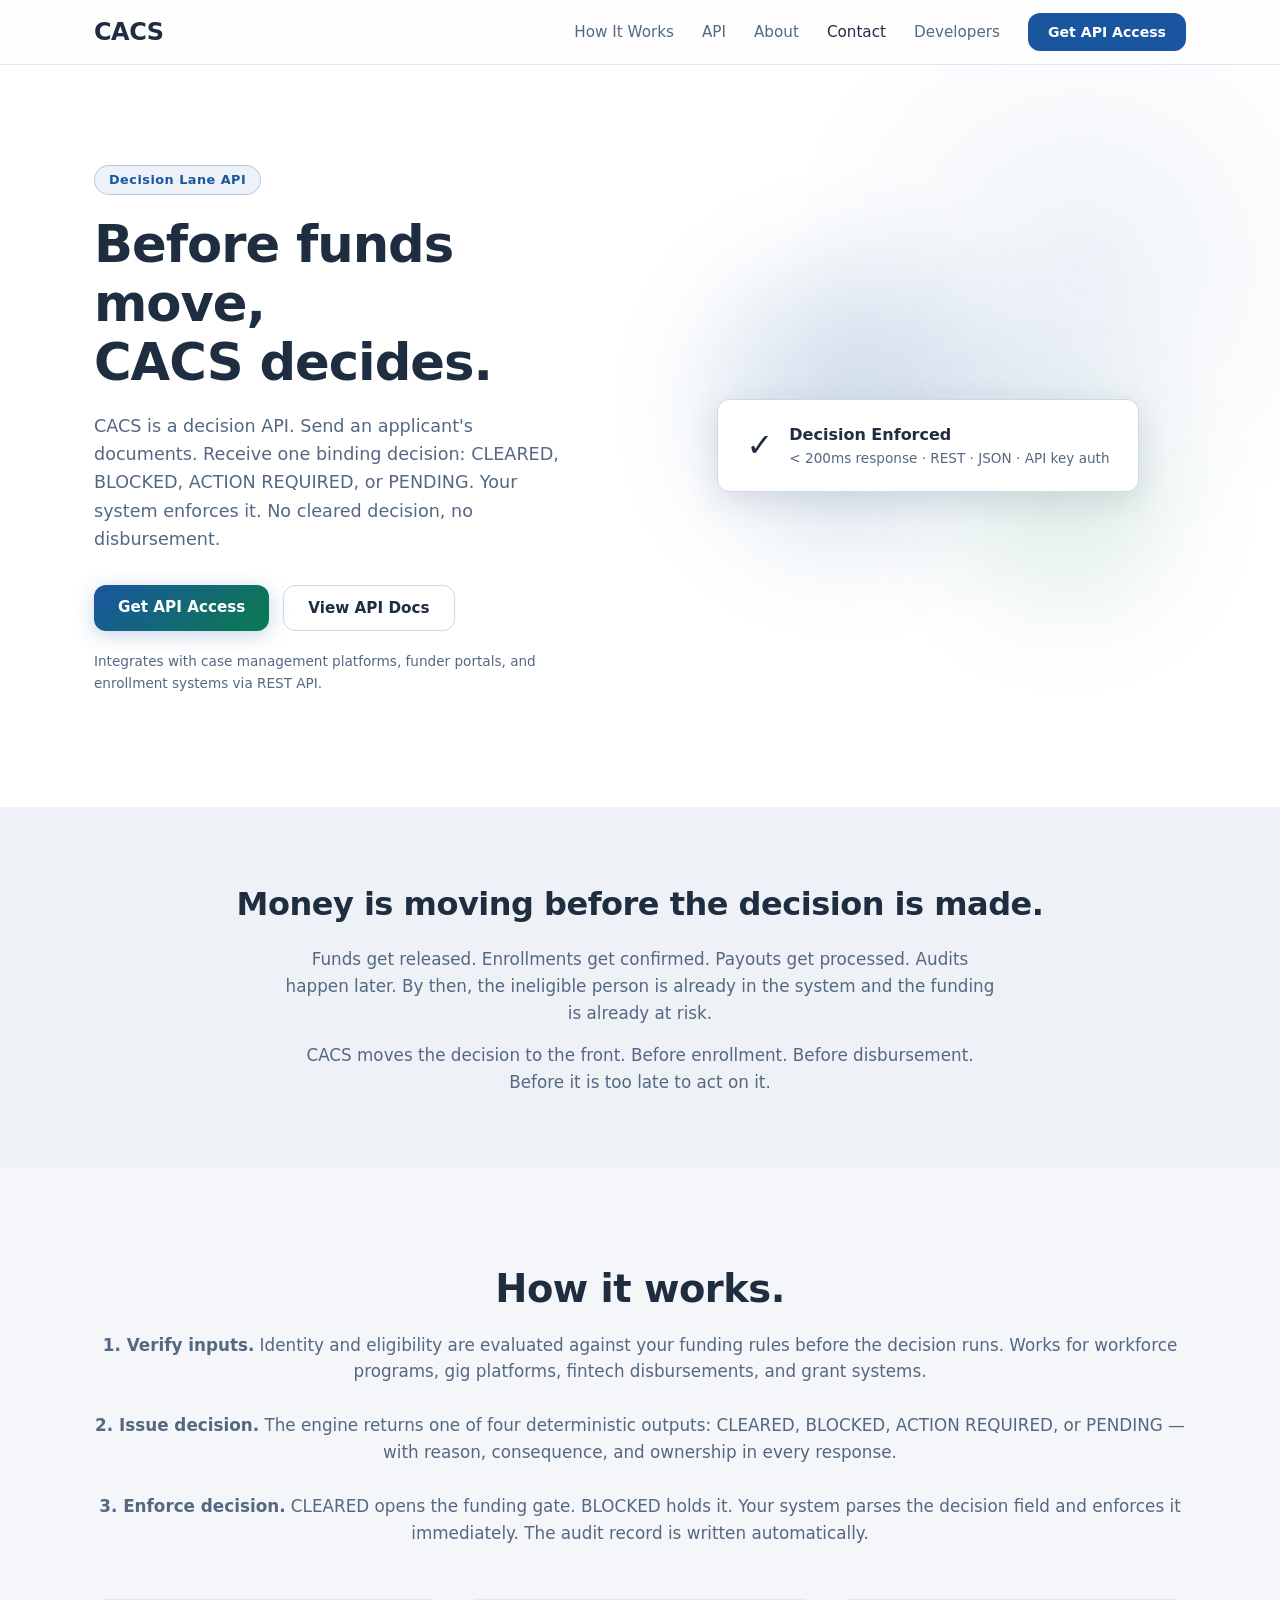
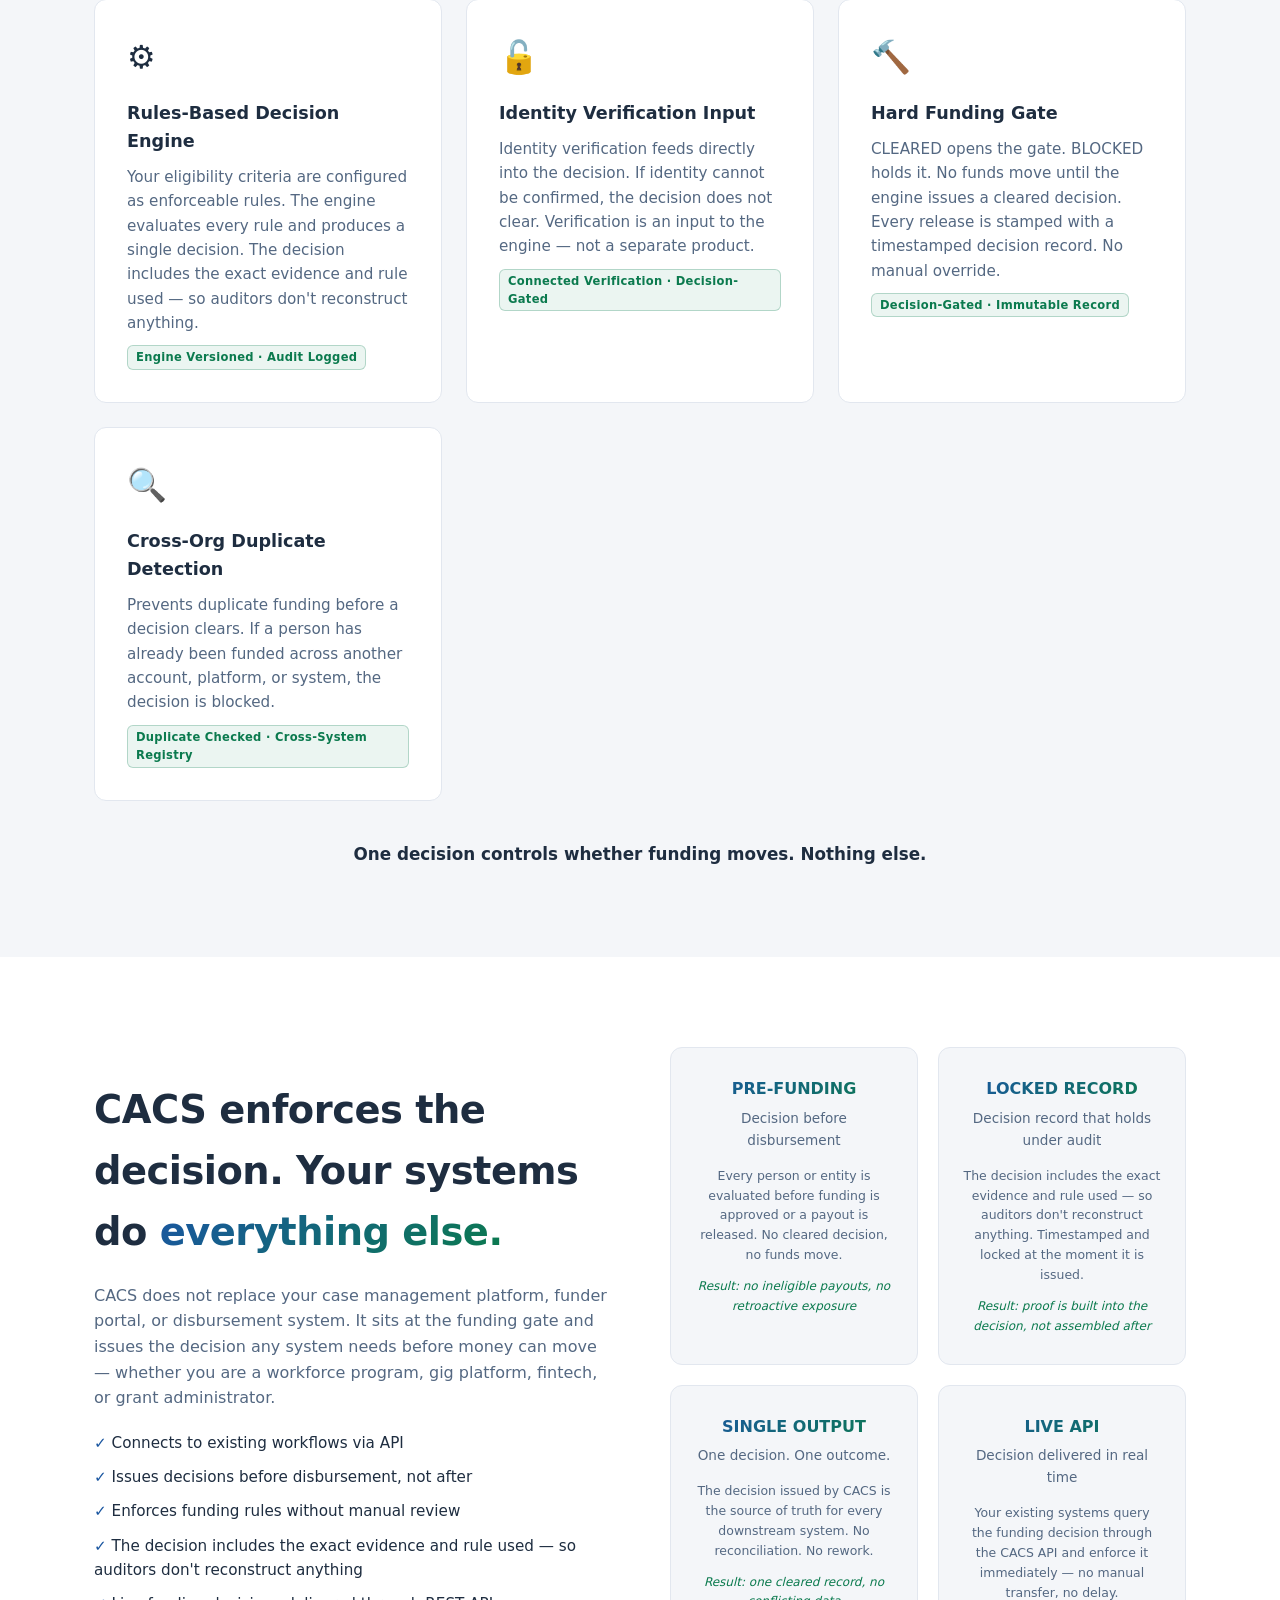
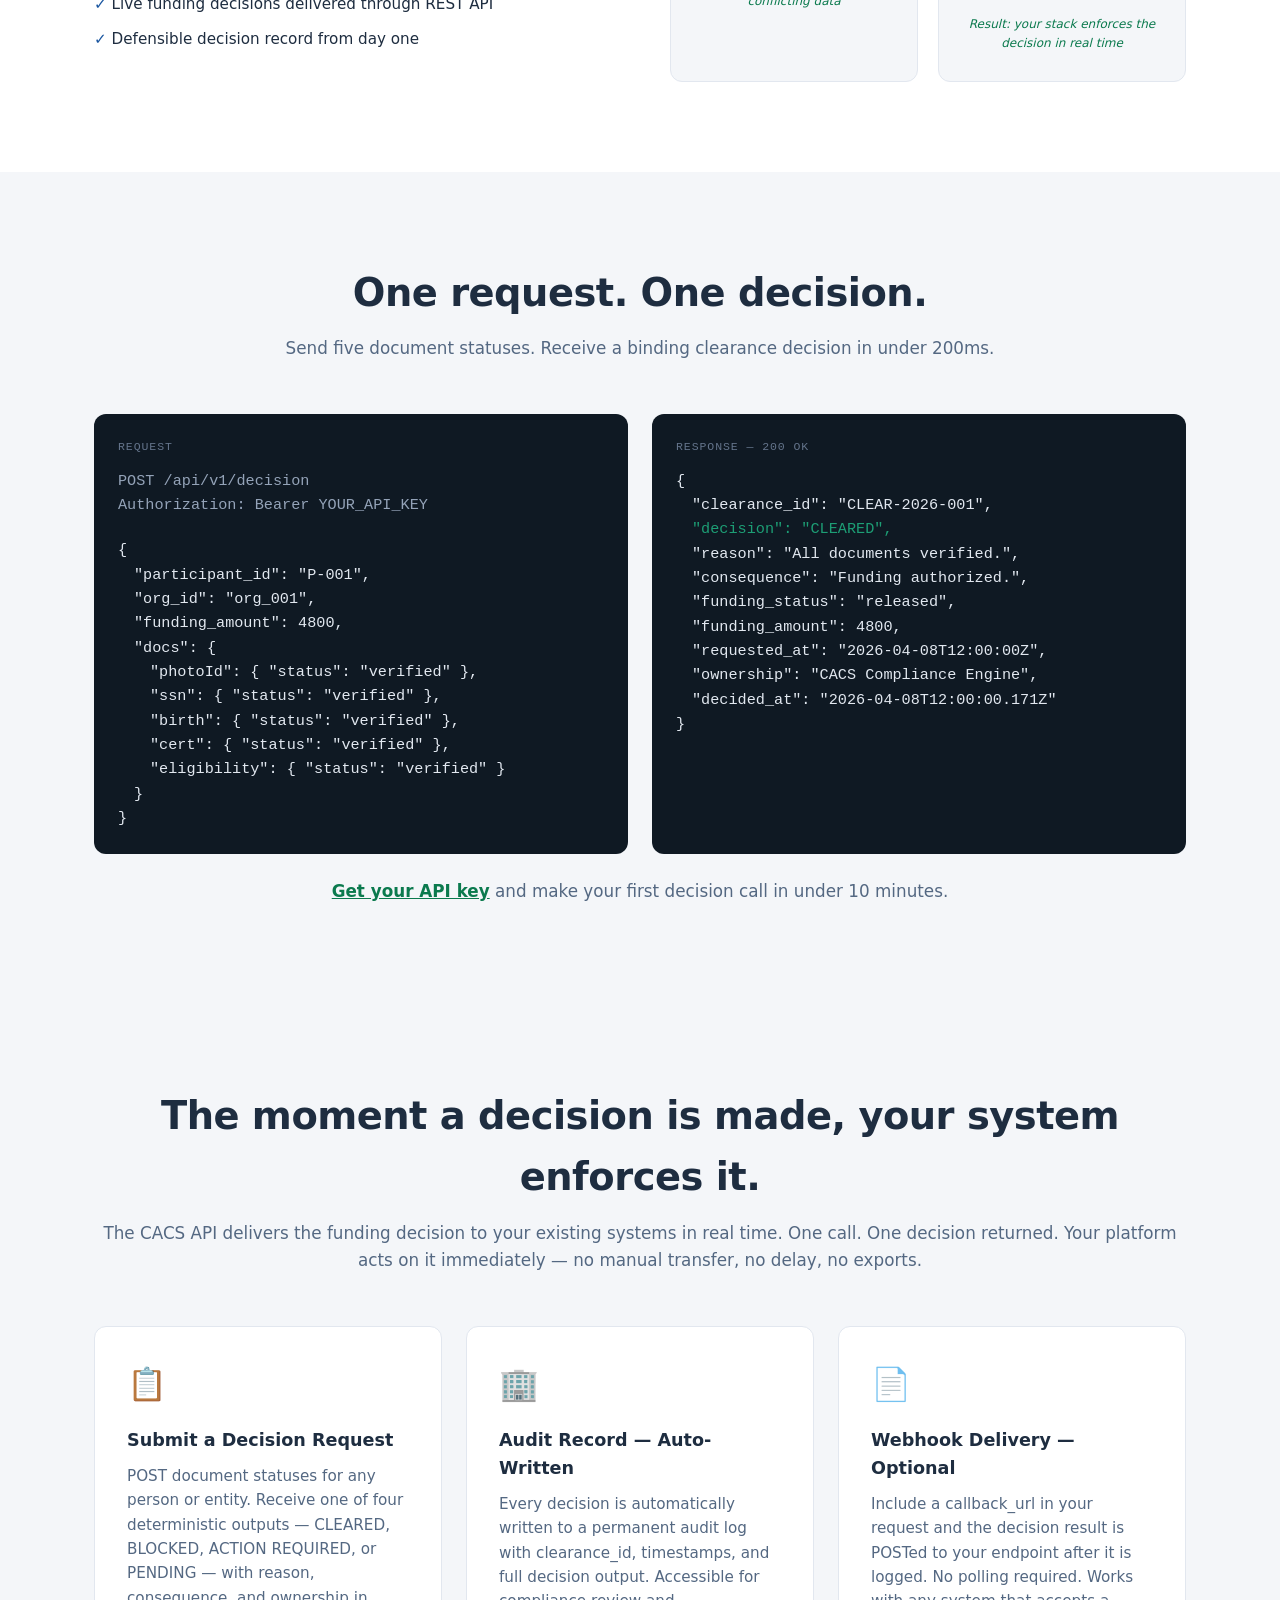
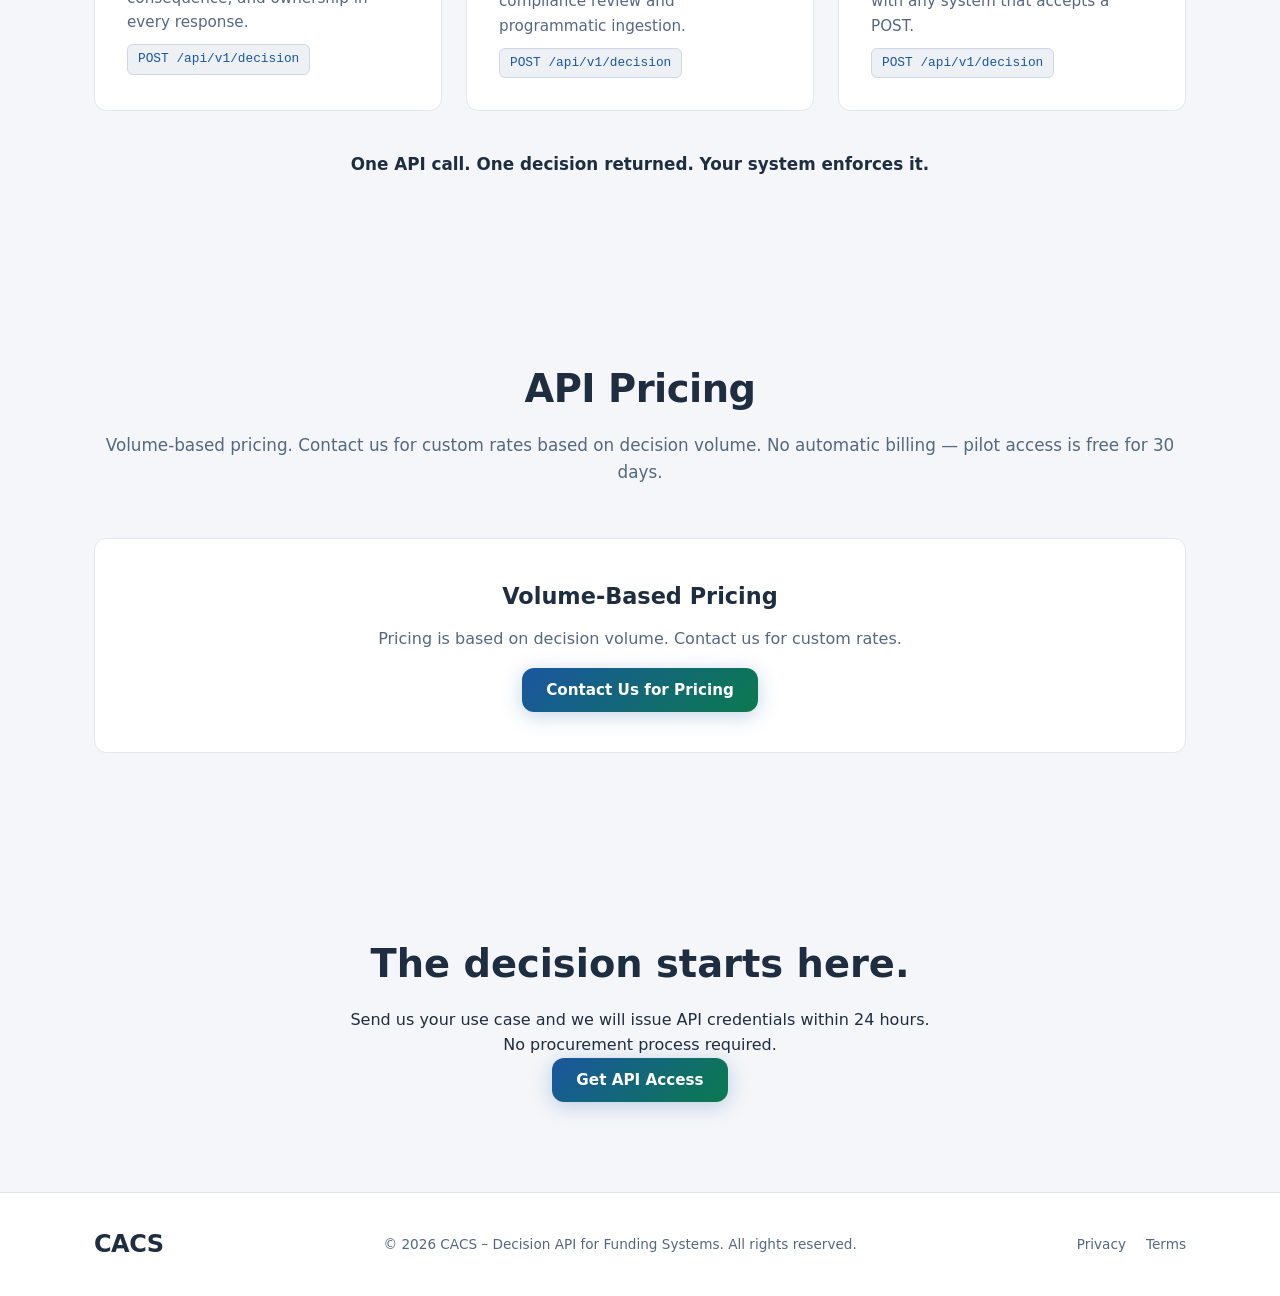
==== commit 9b1d3f52: "feat: final landing page sync - docs linked, email updated, labels corrected" ====
--- a/index.html
+++ b/index.html
@@ -16,8 +16,8 @@
         <a href="#features">How It Works</a>
         <a href="#api">API</a>
         <a href="#about">About</a>
-        <a href="#contact">Contact</a><a href="https://cacs-decision-api.onrender.com/health" target="_blank" rel="noopener noreferrer">Developers</a>
-        <a href="mailto:pilot@getcacs.com?subject=API Access Request" class="btn btn-nav">Get API Access</a>
+        <a href="#contact">Contact</a><a href="/PILOT_ONBOARDING_GUIDE.md" target="_blank" rel="noopener noreferrer">Developers</a>
+        <a href="mailto:donceletta@getcacs.com?subject=CACS API Access Request" class="btn btn-nav">Get API Access</a>
       </nav>
     </div>
   </header>
@@ -28,10 +28,10 @@
       <div class="hero-text">
         <span class="badge">Decision Lane API</span>
         <h1>Before funds move,<br />CACS decides.</h1>
-        <p>CACS is a decision API. Send a participant's documents. Receive one binding decision: CLEARED, BLOCKED, ACTION REQUIRED, or PENDING. Your system enforces it. No cleared decision, no disbursement.</p>
+        <p>CACS is a decision API. Send an applicant's documents. Receive one binding decision: CLEARED, BLOCKED, ACTION REQUIRED, or PENDING. Your system enforces it. No cleared decision, no disbursement.</p>
         <div class="hero-cta">
-          <a href="https://docs.google.com/forms/d/e/1FAIpQLSeIAzND0figmbmkwPx9PkOJbWU2HS6h6dp1BeXAfue6tqIjiA/viewform?usp=header" class="btn btn-primary" target="_blank" rel="noopener noreferrer">Get API Access</a>
-          <a href="mailto:pilot@getcacs.com?subject=API Documentation Request" class="btn btn-outline">View API Docs</a>
+          <a href="mailto:donceletta@getcacs.com?subject=API Access Request" class="btn btn-primary">Get API Access</a>
+          <a href="/API_CONTRACT.md" target="_blank" rel="noopener noreferrer" class="btn btn-outline">View API Docs</a>
         </div>
         <p style="margin-top:20px; font-size:0.85rem; color:var(--text-muted);">Integrates with case management platforms, funder portals, and enrollment systems via REST API.</p>
       </div>
@@ -182,7 +182,7 @@
       </div>
     </div>
     <p class="section-sub" style="margin-top: 24px; margin-bottom: 0;">
-      <a href="mailto:pilot@getcacs.com?subject=API Access Request" style="color: var(--accent); font-weight: 700;">Get your API key</a> and make your first decision call in under 10 minutes.
+      <a href="mailto:donceletta@getcacs.com?subject=API Access Request" style="color: var(--accent); font-weight: 700;">Get your API key</a> and make your first decision call in under 10 minutes.
     </p>
   </div>
 </section>
@@ -224,7 +224,7 @@
       <div class="feature-card" style="text-align:center; padding:40px;">
   <h3 style="font-size:1.4rem; margin-bottom:12px;">Volume-Based Pricing</h3>
   <p style="font-size:1rem; margin-bottom:16px;">Pricing is based on decision volume. Contact us for custom rates.</p>
-  <a href="mailto:pilot@getcacs.com" class="btn btn-primary">Contact Us for Pricing</a>
+  <a href="mailto:donceletta@getcacs.com?subject=CACS API Pricing Inquiry" class="btn btn-primary">Contact Us for Pricing</a>
 </div>
     </div>
   </section>
@@ -235,8 +235,7 @@
       <div class="pilot-cta">
         <h2>The decision starts here.</h2>
         <p>Send us your use case and we will issue API credentials within 24 hours. No procurement process required.</p>
-        <a href="mailto:pilot@getcacs.com?subject=API Access Request"
-           class="btn btn-primary">
+        <a href="mailto:donceletta@getcacs.com?subject=CACS API Access Request" class="btn btn-primary">
           Get API Access
         </a>
       </div>
